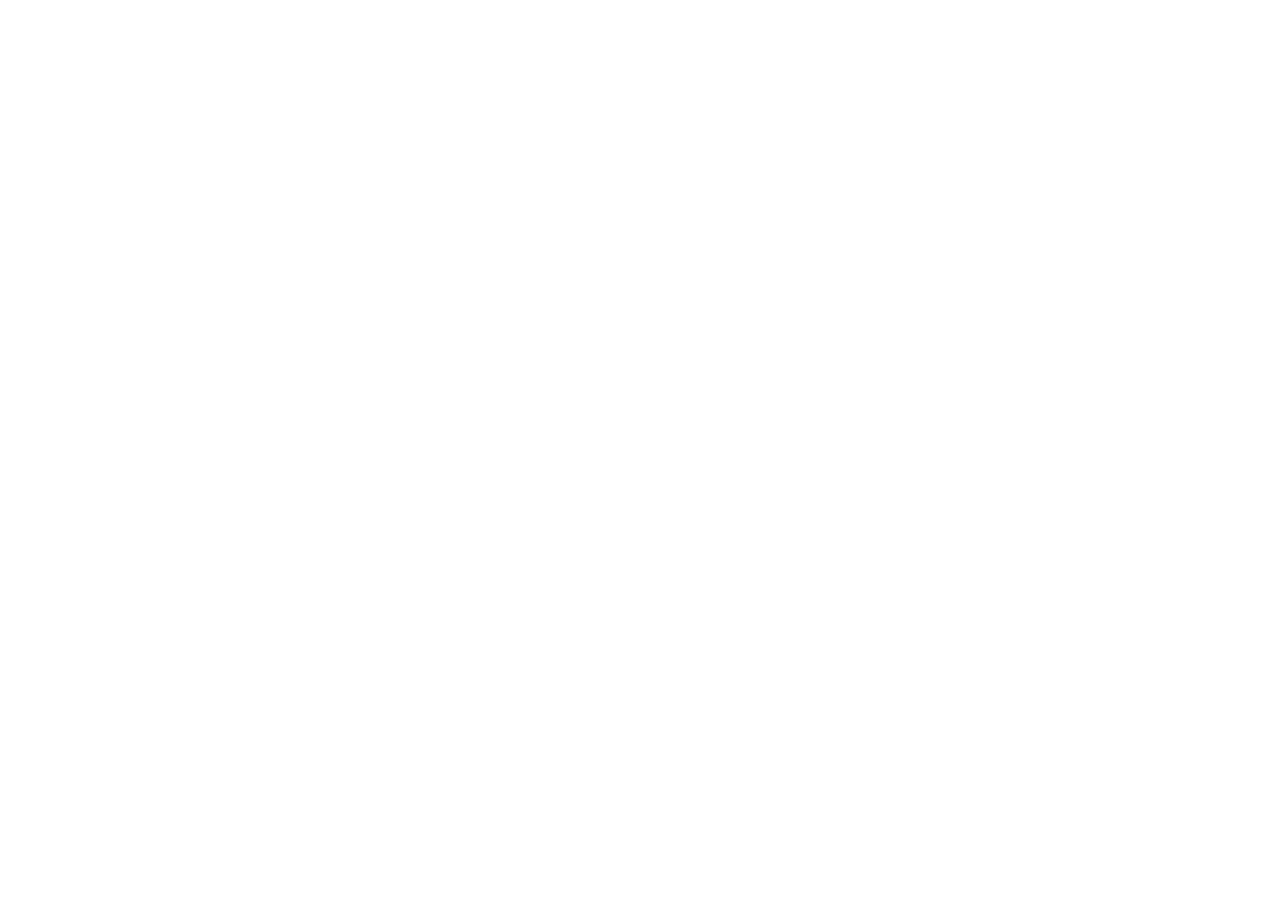
==== index.html @ 7364a02c "init project" ====
<!DOCTYPE html>
<html lang="en">
<head>
    <meta charset="UTF-8">
    <meta http-equiv="X-UA-Compatible" content="IE=edge">
    <meta name="viewport" content="width=device-width, initial-scale=1.0">
    <title>Document</title>
</head>
<body>
    
</body>
</html>
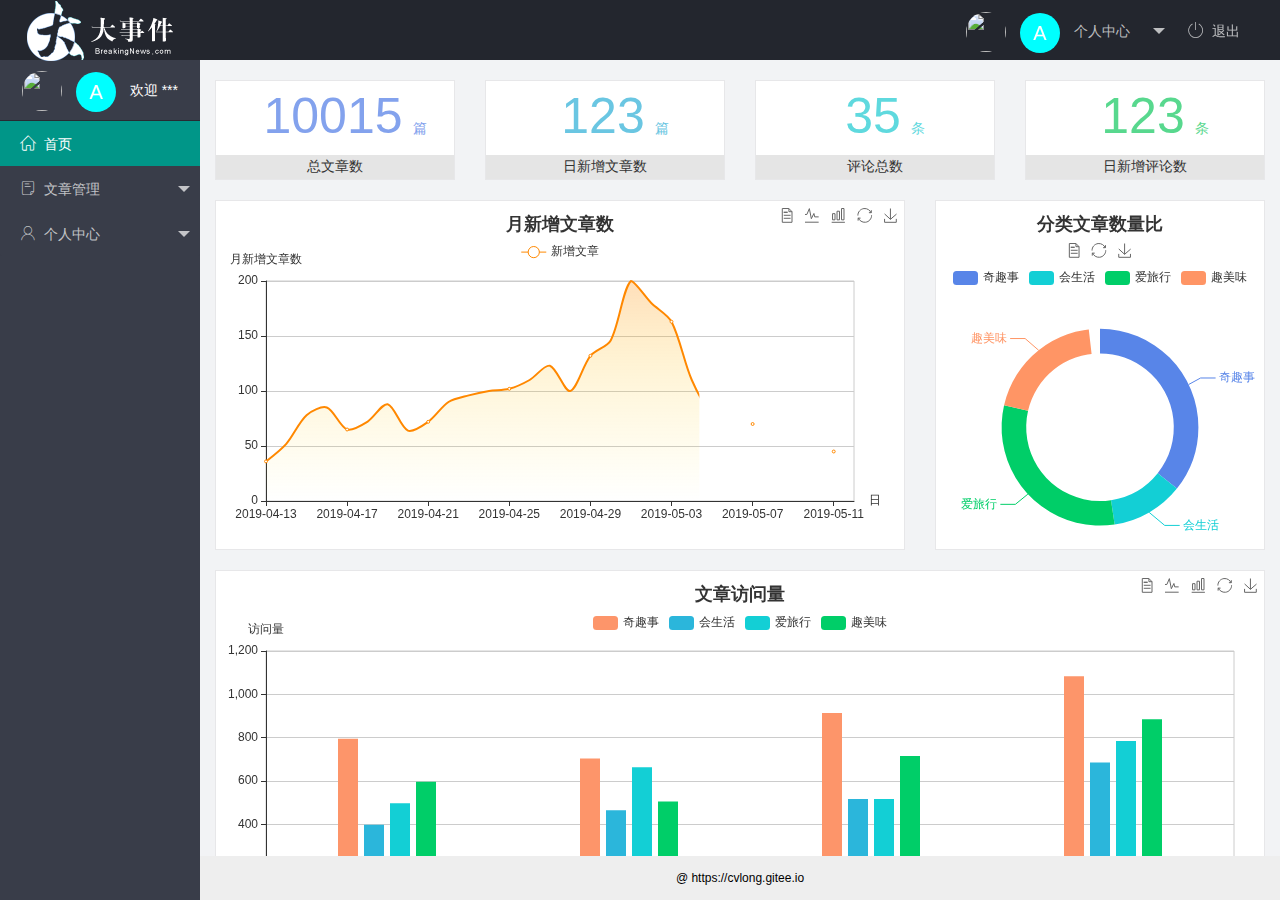
==== commit 5d996b71: "完成了主页功能的开发" ====
--- a/index.html
+++ b/index.html
@@ -1,12 +1,103 @@
 <!DOCTYPE html>
 <html lang="en">
-<head>
-    <meta charset="UTF-8">
-    <meta http-equiv="X-UA-Compatible" content="IE=edge">
-    <meta name="viewport" content="width=device-width, initial-scale=1.0">
-    <title>Document</title>
-</head>
-<body>
-    
-</body>
-</html>+  <head>
+    <meta charset="UTF-8" />
+    <meta name="viewport" content="width=device-width, initial-scale=1.0" />
+    <title>后台主页</title>
+    <!-- 导入 layui 的样式表 -->
+    <link rel="stylesheet" href="./lib/layui/css/layui.css" />
+    <!-- 导入第三方图标库 -->
+    <link rel="stylesheet" href="./fonts/iconfont.css" />
+    <!-- 导入自己的样式表 -->
+    <link rel="stylesheet" href="./css/index.css" />
+  </head>
+  <body class="layui-layout-body">
+    <div class="layui-layout layui-layout-admin">
+      <div class="layui-header">
+        <div class="layui-logo">
+          <img src="./images/logo.png" alt="" />
+        </div>
+        <!-- 头部区域（可配合layui已有的水平导航） -->
+        <ul class="layui-nav layui-layout-right">
+          <li class="layui-nav-item">
+            <a href="javascript:;" class="userinfo">
+              <img src="http://t.cn/RCzsdCq" class="layui-nav-img" />
+              <span class="text-avatar">A</span>
+              个人中心
+            </a>
+            <dl class="layui-nav-child">
+              <dd><a href="/user/user_info.html" target="fm">基本资料</a></dd>
+              <dd><a href="javascript:;" target="">更换头像</a></dd>
+              <dd><a href="javascript:;" target="">重置密码</a></dd>
+            </dl>
+          </li>
+          <li class="layui-nav-item">
+            <a href="javascript:;" id="btnLogout"><span class="iconfont icon-tuichu"></span>退出</a>
+          </li>
+        </ul>
+      </div>
+
+      <div class="layui-side layui-bg-black">
+        <div class="layui-side-scroll">
+          <div class="userinfo">
+            <img src="http://t.cn/RCzsdCq" class="layui-nav-img" />
+            <span class="text-avatar">A</span>
+            <span id="welcome">欢迎 ***</span>
+          </div>
+          <!-- 左侧导航区域（可配合layui已有的垂直导航） -->
+          <ul class="layui-nav layui-nav-tree" lay-shrink="all">
+            <li class="layui-nav-item layui-this">
+              <a href="./home/dashboard.html" target="fm"><span class="iconfont icon-home"></span>首页</a>
+            </li>
+            <li class="layui-nav-item">
+              <a class="" href="javascript:;"><span class="iconfont icon-16"></span>文章管理</a>
+              <dl class="layui-nav-child">
+                <dd>
+                  <a href="javascript:;"><i class="layui-icon layui-icon-app"></i>文章类别</a>
+                </dd>
+                <dd>
+                  <a href="javascript:;"><i class="layui-icon layui-icon-app"></i>文章列表</a>
+                </dd>
+                <dd>
+                  <a href="javascript:;"><i class="layui-icon layui-icon-app"></i>发布文章</a>
+                </dd>
+              </dl>
+            </li>
+            <li class="layui-nav-item">
+              <a href="javascript:;"><span class="iconfont icon-user"></span>个人中心</a>
+              <dl class="layui-nav-child">
+                <dd>
+                  <a href="javascript:;" target="fm"><i class="layui-icon layui-icon-app"></i>基本资料</a>
+                </dd>
+                <dd>
+                  <a href="javascript:;" target="fm"><i class="layui-icon layui-icon-app"></i>更换头像</a>
+                </dd>
+                <dd>
+                  <a href="javascript:;" target="fm"><i class="layui-icon layui-icon-app"></i>重置密码</a>
+                </dd>
+              </dl>
+            </li>
+          </ul>
+        </div>
+      </div>
+
+      <div class="layui-body">
+        <!-- 内容主体区域 -->
+        <iframe name="fm" src="./home/dashboard.html" frameborder="0"></iframe>
+      </div>
+
+      <div class="layui-footer">
+        <!-- 底部固定区域 -->
+        @ https://cvlong.gitee.io
+      </div>
+    </div>
+    <!-- 导入 layui 的JS文件 -->
+    <script src="./lib/layui/layui.all.js"></script>
+    <!-- 导入 jQuery -->
+    <script src="./lib/jquery.js"></script>
+    <!-- 导入自己封装的 baseAPI -->
+    <script src="./js/baseAPI.js"></script>
+    <!-- 导入自己的 js 文件 -->
+    <script src="./js/index.js"></script>
+  </body>
+</html>
--- a/lib/layui/css/layui.css
+++ b/lib/layui/css/layui.css
@@ -0,0 +1,2 @@
+/** layui-v2.5.5 MIT License By https://www.layui.com */
+ .layui-inline,img{display:inline-block;vertical-align:middle}h1,h2,h3,h4,h5,h6{font-weight:400}.layui-edge,.layui-header,.layui-inline,.layui-main{position:relative}.layui-body,.layui-edge,.layui-elip{overflow:hidden}.layui-btn,.layui-edge,.layui-inline,img{vertical-align:middle}.layui-btn,.layui-disabled,.layui-icon,.layui-unselect{-moz-user-select:none;-webkit-user-select:none;-ms-user-select:none}.layui-elip,.layui-form-checkbox span,.layui-form-pane .layui-form-label{text-overflow:ellipsis;white-space:nowrap}.layui-breadcrumb,.layui-tree-btnGroup{visibility:hidden}blockquote,body,button,dd,div,dl,dt,form,h1,h2,h3,h4,h5,h6,input,li,ol,p,pre,td,textarea,th,ul{margin:0;padding:0;-webkit-tap-highlight-color:rgba(0,0,0,0)}a:active,a:hover{outline:0}img{border:none}li{list-style:none}table{border-collapse:collapse;border-spacing:0}h4,h5,h6{font-size:100%}button,input,optgroup,option,select,textarea{font-family:inherit;font-size:inherit;font-style:inherit;font-weight:inherit;outline:0}pre{white-space:pre-wrap;white-space:-moz-pre-wrap;white-space:-pre-wrap;white-space:-o-pre-wrap;word-wrap:break-word}body{line-height:24px;font:14px Helvetica Neue,Helvetica,PingFang SC,Tahoma,Arial,sans-serif}hr{height:1px;margin:10px 0;border:0;clear:both}a{color:#333;text-decoration:none}a:hover{color:#777}a cite{font-style:normal;*cursor:pointer}.layui-border-box,.layui-border-box *{box-sizing:border-box}.layui-box,.layui-box *{box-sizing:content-box}.layui-clear{clear:both;*zoom:1}.layui-clear:after{content:'\20';clear:both;*zoom:1;display:block;height:0}.layui-inline{*display:inline;*zoom:1}.layui-edge{display:inline-block;width:0;height:0;border-width:6px;border-style:dashed;border-color:transparent}.layui-edge-top{top:-4px;border-bottom-color:#999;border-bottom-style:solid}.layui-edge-right{border-left-color:#999;border-left-style:solid}.layui-edge-bottom{top:2px;border-top-color:#999;border-top-style:solid}.layui-edge-left{border-right-color:#999;border-right-style:solid}.layui-disabled,.layui-disabled:hover{color:#d2d2d2!important;cursor:not-allowed!important}.layui-circle{border-radius:100%}.layui-show{display:block!important}.layui-hide{display:none!important}@font-face{font-family:layui-icon;src:url(../font/iconfont.eot?v=250);src:url(../font/iconfont.eot?v=250#iefix) format('embedded-opentype'),url(../font/iconfont.woff2?v=250) format('woff2'),url(../font/iconfont.woff?v=250) format('woff'),url(../font/iconfont.ttf?v=250) format('truetype'),url(../font/iconfont.svg?v=250#layui-icon) format('svg')}.layui-icon{font-family:layui-icon!important;font-size:16px;font-style:normal;-webkit-font-smoothing:antialiased;-moz-osx-font-smoothing:grayscale}.layui-icon-reply-fill:before{content:"\e611"}.layui-icon-set-fill:before{content:"\e614"}.layui-icon-menu-fill:before{content:"\e60f"}.layui-icon-search:before{content:"\e615"}.layui-icon-share:before{content:"\e641"}.layui-icon-set-sm:before{content:"\e620"}.layui-icon-engine:before{content:"\e628"}.layui-icon-close:before{content:"\1006"}.layui-icon-close-fill:before{content:"\1007"}.layui-icon-chart-screen:before{content:"\e629"}.layui-icon-star:before{content:"\e600"}.layui-icon-circle-dot:before{content:"\e617"}.layui-icon-chat:before{content:"\e606"}.layui-icon-release:before{content:"\e609"}.layui-icon-list:before{content:"\e60a"}.layui-icon-chart:before{content:"\e62c"}.layui-icon-ok-circle:before{content:"\1005"}.layui-icon-layim-theme:before{content:"\e61b"}.layui-icon-table:before{content:"\e62d"}.layui-icon-right:before{content:"\e602"}.layui-icon-left:before{content:"\e603"}.layui-icon-cart-simple:before{content:"\e698"}.layui-icon-face-cry:before{content:"\e69c"}.layui-icon-face-smile:before{content:"\e6af"}.layui-icon-survey:before{content:"\e6b2"}.layui-icon-tree:before{content:"\e62e"}.layui-icon-upload-circle:before{content:"\e62f"}.layui-icon-add-circle:before{content:"\e61f"}.layui-icon-download-circle:before{content:"\e601"}.layui-icon-templeate-1:before{content:"\e630"}.layui-icon-util:before{content:"\e631"}.layui-icon-face-surprised:before{content:"\e664"}.layui-icon-edit:before{content:"\e642"}.layui-icon-speaker:before{content:"\e645"}.layui-icon-down:before{content:"\e61a"}.layui-icon-file:before{content:"\e621"}.layui-icon-layouts:before{content:"\e632"}.layui-icon-rate-half:before{content:"\e6c9"}.layui-icon-add-circle-fine:before{content:"\e608"}.layui-icon-prev-circle:before{content:"\e633"}.layui-icon-read:before{content:"\e705"}.layui-icon-404:before{content:"\e61c"}.layui-icon-carousel:before{content:"\e634"}.layui-icon-help:before{content:"\e607"}.layui-icon-code-circle:before{content:"\e635"}.layui-icon-water:before{content:"\e636"}.layui-icon-username:before{content:"\e66f"}.layui-icon-find-fill:before{content:"\e670"}.layui-icon-about:before{content:"\e60b"}.layui-icon-location:before{content:"\e715"}.layui-icon-up:before{content:"\e619"}.layui-icon-pause:before{content:"\e651"}.layui-icon-date:before{content:"\e637"}.layui-icon-layim-uploadfile:before{content:"\e61d"}.layui-icon-delete:before{content:"\e640"}.layui-icon-play:before{content:"\e652"}.layui-icon-top:before{content:"\e604"}.layui-icon-friends:before{content:"\e612"}.layui-icon-refresh-3:before{content:"\e9aa"}.layui-icon-ok:before{content:"\e605"}.layui-icon-layer:before{content:"\e638"}.layui-icon-face-smile-fine:before{content:"\e60c"}.layui-icon-dollar:before{content:"\e659"}.layui-icon-group:before{content:"\e613"}.layui-icon-layim-download:before{content:"\e61e"}.layui-icon-picture-fine:before{content:"\e60d"}.layui-icon-link:before{content:"\e64c"}.layui-icon-diamond:before{content:"\e735"}.layui-icon-log:before{content:"\e60e"}.layui-icon-rate-solid:before{content:"\e67a"}.layui-icon-fonts-del:before{content:"\e64f"}.layui-icon-unlink:before{content:"\e64d"}.layui-icon-fonts-clear:before{content:"\e639"}.layui-icon-triangle-r:before{content:"\e623"}.layui-icon-circle:before{content:"\e63f"}.layui-icon-radio:before{content:"\e643"}.layui-icon-align-center:before{content:"\e647"}.layui-icon-align-right:before{content:"\e648"}.layui-icon-align-left:before{content:"\e649"}.layui-icon-loading-1:before{content:"\e63e"}.layui-icon-return:before{content:"\e65c"}.layui-icon-fonts-strong:before{content:"\e62b"}.layui-icon-upload:before{content:"\e67c"}.layui-icon-dialogue:before{content:"\e63a"}.layui-icon-video:before{content:"\e6ed"}.layui-icon-headset:before{content:"\e6fc"}.layui-icon-cellphone-fine:before{content:"\e63b"}.layui-icon-add-1:before{content:"\e654"}.layui-icon-face-smile-b:before{content:"\e650"}.layui-icon-fonts-html:before{content:"\e64b"}.layui-icon-form:before{content:"\e63c"}.layui-icon-cart:before{content:"\e657"}.layui-icon-camera-fill:before{content:"\e65d"}.layui-icon-tabs:before{content:"\e62a"}.layui-icon-fonts-code:before{content:"\e64e"}.layui-icon-fire:before{content:"\e756"}.layui-icon-set:before{content:"\e716"}.layui-icon-fonts-u:before{content:"\e646"}.layui-icon-triangle-d:before{content:"\e625"}.layui-icon-tips:before{content:"\e702"}.layui-icon-picture:before{content:"\e64a"}.layui-icon-more-vertical:before{content:"\e671"}.layui-icon-flag:before{content:"\e66c"}.layui-icon-loading:before{content:"\e63d"}.layui-icon-fonts-i:before{content:"\e644"}.layui-icon-refresh-1:before{content:"\e666"}.layui-icon-rmb:before{content:"\e65e"}.layui-icon-home:before{content:"\e68e"}.layui-icon-user:before{content:"\e770"}.layui-icon-notice:before{content:"\e667"}.layui-icon-login-weibo:before{content:"\e675"}.layui-icon-voice:before{content:"\e688"}.layui-icon-upload-drag:before{content:"\e681"}.layui-icon-login-qq:before{content:"\e676"}.layui-icon-snowflake:before{content:"\e6b1"}.layui-icon-file-b:before{content:"\e655"}.layui-icon-template:before{content:"\e663"}.layui-icon-auz:before{content:"\e672"}.layui-icon-console:before{content:"\e665"}.layui-icon-app:before{content:"\e653"}.layui-icon-prev:before{content:"\e65a"}.layui-icon-website:before{content:"\e7ae"}.layui-icon-next:before{content:"\e65b"}.layui-icon-component:before{content:"\e857"}.layui-icon-more:before{content:"\e65f"}.layui-icon-login-wechat:before{content:"\e677"}.layui-icon-shrink-right:before{content:"\e668"}.layui-icon-spread-left:before{content:"\e66b"}.layui-icon-camera:before{content:"\e660"}.layui-icon-note:before{content:"\e66e"}.layui-icon-refresh:before{content:"\e669"}.layui-icon-female:before{content:"\e661"}.layui-icon-male:before{content:"\e662"}.layui-icon-password:before{content:"\e673"}.layui-icon-senior:before{content:"\e674"}.layui-icon-theme:before{content:"\e66a"}.layui-icon-tread:before{content:"\e6c5"}.layui-icon-praise:before{content:"\e6c6"}.layui-icon-star-fill:before{content:"\e658"}.layui-icon-rate:before{content:"\e67b"}.layui-icon-template-1:before{content:"\e656"}.layui-icon-vercode:before{content:"\e679"}.layui-icon-cellphone:before{content:"\e678"}.layui-icon-screen-full:before{content:"\e622"}.layui-icon-screen-restore:before{content:"\e758"}.layui-icon-cols:before{content:"\e610"}.layui-icon-export:before{content:"\e67d"}.layui-icon-print:before{content:"\e66d"}.layui-icon-slider:before{content:"\e714"}.layui-icon-addition:before{content:"\e624"}.layui-icon-subtraction:before{content:"\e67e"}.layui-icon-service:before{content:"\e626"}.layui-icon-transfer:before{content:"\e691"}.layui-main{width:1140px;margin:0 auto}.layui-header{z-index:1000;height:60px}.layui-header a:hover{transition:all .5s;-webkit-transition:all .5s}.layui-side{position:fixed;left:0;top:0;bottom:0;z-index:999;width:200px;overflow-x:hidden}.layui-side-scroll{position:relative;width:220px;height:100%;overflow-x:hidden}.layui-body{position:absolute;left:200px;right:0;top:0;bottom:0;z-index:998;width:auto;overflow-y:auto;box-sizing:border-box}.layui-layout-body{overflow:hidden}.layui-layout-admin .layui-header{background-color:#23262E}.layui-layout-admin .layui-side{top:60px;width:200px;overflow-x:hidden}.layui-layout-admin .layui-body{position:fixed;top:60px;bottom:44px}.layui-layout-admin .layui-main{width:auto;margin:0 15px}.layui-layout-admin .layui-footer{position:fixed;left:200px;right:0;bottom:0;height:44px;line-height:44px;padding:0 15px;background-color:#eee}.layui-layout-admin .layui-logo{position:absolute;left:0;top:0;width:200px;height:100%;line-height:60px;text-align:center;color:#009688;font-size:16px}.layui-layout-admin .layui-header .layui-nav{background:0 0}.layui-layout-left{position:absolute!important;left:200px;top:0}.layui-layout-right{position:absolute!important;right:0;top:0}.layui-container{position:relative;margin:0 auto;padding:0 15px;box-sizing:border-box}.layui-fluid{position:relative;margin:0 auto;padding:0 15px}.layui-row:after,.layui-row:before{content:'';display:block;clear:both}.layui-col-lg1,.layui-col-lg10,.layui-col-lg11,.layui-col-lg12,.layui-col-lg2,.layui-col-lg3,.layui-col-lg4,.layui-col-lg5,.layui-col-lg6,.layui-col-lg7,.layui-col-lg8,.layui-col-lg9,.layui-col-md1,.layui-col-md10,.layui-col-md11,.layui-col-md12,.layui-col-md2,.layui-col-md3,.layui-col-md4,.layui-col-md5,.layui-col-md6,.layui-col-md7,.layui-col-md8,.layui-col-md9,.layui-col-sm1,.layui-col-sm10,.layui-col-sm11,.layui-col-sm12,.layui-col-sm2,.layui-col-sm3,.layui-col-sm4,.layui-col-sm5,.layui-col-sm6,.layui-col-sm7,.layui-col-sm8,.layui-col-sm9,.layui-col-xs1,.layui-col-xs10,.layui-col-xs11,.layui-col-xs12,.layui-col-xs2,.layui-col-xs3,.layui-col-xs4,.layui-col-xs5,.layui-col-xs6,.layui-col-xs7,.layui-col-xs8,.layui-col-xs9{position:relative;display:block;box-sizing:border-box}.layui-col-xs1,.layui-col-xs10,.layui-col-xs11,.layui-col-xs12,.layui-col-xs2,.layui-col-xs3,.layui-col-xs4,.layui-col-xs5,.layui-col-xs6,.layui-col-xs7,.layui-col-xs8,.layui-col-xs9{float:left}.layui-col-xs1{width:8.33333333%}.layui-col-xs2{width:16.66666667%}.layui-col-xs3{width:25%}.layui-col-xs4{width:33.33333333%}.layui-col-xs5{width:41.66666667%}.layui-col-xs6{width:50%}.layui-col-xs7{width:58.33333333%}.layui-col-xs8{width:66.66666667%}.layui-col-xs9{width:75%}.layui-col-xs10{width:83.33333333%}.layui-col-xs11{width:91.66666667%}.layui-col-xs12{width:100%}.layui-col-xs-offset1{margin-left:8.33333333%}.layui-col-xs-offset2{margin-left:16.66666667%}.layui-col-xs-offset3{margin-left:25%}.layui-col-xs-offset4{margin-left:33.33333333%}.layui-col-xs-offset5{margin-left:41.66666667%}.layui-col-xs-offset6{margin-left:50%}.layui-col-xs-offset7{margin-left:58.33333333%}.layui-col-xs-offset8{margin-left:66.66666667%}.layui-col-xs-offset9{margin-left:75%}.layui-col-xs-offset10{margin-left:83.33333333%}.layui-col-xs-offset11{margin-left:91.66666667%}.layui-col-xs-offset12{margin-left:100%}@media screen and (max-width:768px){.layui-hide-xs{display:none!important}.layui-show-xs-block{display:block!important}.layui-show-xs-inline{display:inline!important}.layui-show-xs-inline-block{display:inline-block!important}}@media screen and (min-width:768px){.layui-container{width:750px}.layui-hide-sm{display:none!important}.layui-show-sm-block{display:block!important}.layui-show-sm-inline{display:inline!important}.layui-show-sm-inline-block{display:inline-block!important}.layui-col-sm1,.layui-col-sm10,.layui-col-sm11,.layui-col-sm12,.layui-col-sm2,.layui-col-sm3,.layui-col-sm4,.layui-col-sm5,.layui-col-sm6,.layui-col-sm7,.layui-col-sm8,.layui-col-sm9{float:left}.layui-col-sm1{width:8.33333333%}.layui-col-sm2{width:16.66666667%}.layui-col-sm3{width:25%}.layui-col-sm4{width:33.33333333%}.layui-col-sm5{width:41.66666667%}.layui-col-sm6{width:50%}.layui-col-sm7{width:58.33333333%}.layui-col-sm8{width:66.66666667%}.layui-col-sm9{width:75%}.layui-col-sm10{width:83.33333333%}.layui-col-sm11{width:91.66666667%}.layui-col-sm12{width:100%}.layui-col-sm-offset1{margin-left:8.33333333%}.layui-col-sm-offset2{margin-left:16.66666667%}.layui-col-sm-offset3{margin-left:25%}.layui-col-sm-offset4{margin-left:33.33333333%}.layui-col-sm-offset5{margin-left:41.66666667%}.layui-col-sm-offset6{margin-left:50%}.layui-col-sm-offset7{margin-left:58.33333333%}.layui-col-sm-offset8{margin-left:66.66666667%}.layui-col-sm-offset9{margin-left:75%}.layui-col-sm-offset10{margin-left:83.33333333%}.layui-col-sm-offset11{margin-left:91.66666667%}.layui-col-sm-offset12{margin-left:100%}}@media screen and (min-width:992px){.layui-container{width:970px}.layui-hide-md{display:none!important}.layui-show-md-block{display:block!important}.layui-show-md-inline{display:inline!important}.layui-show-md-inline-block{display:inline-block!important}.layui-col-md1,.layui-col-md10,.layui-col-md11,.layui-col-md12,.layui-col-md2,.layui-col-md3,.layui-col-md4,.layui-col-md5,.layui-col-md6,.layui-col-md7,.layui-col-md8,.layui-col-md9{float:left}.layui-col-md1{width:8.33333333%}.layui-col-md2{width:16.66666667%}.layui-col-md3{width:25%}.layui-col-md4{width:33.33333333%}.layui-col-md5{width:41.66666667%}.layui-col-md6{width:50%}.layui-col-md7{width:58.33333333%}.layui-col-md8{width:66.66666667%}.layui-col-md9{width:75%}.layui-col-md10{width:83.33333333%}.layui-col-md11{width:91.66666667%}.layui-col-md12{width:100%}.layui-col-md-offset1{margin-left:8.33333333%}.layui-col-md-offset2{margin-left:16.66666667%}.layui-col-md-offset3{margin-left:25%}.layui-col-md-offset4{margin-left:33.33333333%}.layui-col-md-offset5{margin-left:41.66666667%}.layui-col-md-offset6{margin-left:50%}.layui-col-md-offset7{margin-left:58.33333333%}.layui-col-md-offset8{margin-left:66.66666667%}.layui-col-md-offset9{margin-left:75%}.layui-col-md-offset10{margin-left:83.33333333%}.layui-col-md-offset11{margin-left:91.66666667%}.layui-col-md-offset12{margin-left:100%}}@media screen and (min-width:1200px){.layui-container{width:1170px}.layui-hide-lg{display:none!important}.layui-show-lg-block{display:block!important}.layui-show-lg-inline{display:inline!important}.layui-show-lg-inline-block{display:inline-block!important}.layui-col-lg1,.layui-col-lg10,.layui-col-lg11,.layui-col-lg12,.layui-col-lg2,.layui-col-lg3,.layui-col-lg4,.layui-col-lg5,.layui-col-lg6,.layui-col-lg7,.layui-col-lg8,.layui-col-lg9{float:left}.layui-col-lg1{width:8.33333333%}.layui-col-lg2{width:16.66666667%}.layui-col-lg3{width:25%}.layui-col-lg4{width:33.33333333%}.layui-col-lg5{width:41.66666667%}.layui-col-lg6{width:50%}.layui-col-lg7{width:58.33333333%}.layui-col-lg8{width:66.66666667%}.layui-col-lg9{width:75%}.layui-col-lg10{width:83.33333333%}.layui-col-lg11{width:91.66666667%}.layui-col-lg12{width:100%}.layui-col-lg-offset1{margin-left:8.33333333%}.layui-col-lg-offset2{margin-left:16.66666667%}.layui-col-lg-offset3{margin-left:25%}.layui-col-lg-offset4{margin-left:33.33333333%}.layui-col-lg-offset5{margin-left:41.66666667%}.layui-col-lg-offset6{margin-left:50%}.layui-col-lg-offset7{margin-left:58.33333333%}.layui-col-lg-offset8{margin-left:66.66666667%}.layui-col-lg-offset9{margin-left:75%}.layui-col-lg-offset10{margin-left:83.33333333%}.layui-col-lg-offset11{margin-left:91.66666667%}.layui-col-lg-offset12{margin-left:100%}}.layui-col-space1{margin:-.5px}.layui-col-space1>*{padding:.5px}.layui-col-space3{margin:-1.5px}.layui-col-space3>*{padding:1.5px}.layui-col-space5{margin:-2.5px}.layui-col-space5>*{padding:2.5px}.layui-col-space8{margin:-3.5px}.layui-col-space8>*{padding:3.5px}.layui-col-space10{margin:-5px}.layui-col-space10>*{padding:5px}.layui-col-space12{margin:-6px}.layui-col-space12>*{padding:6px}.layui-col-space15{margin:-7.5px}.layui-col-space15>*{padding:7.5px}.layui-col-space18{margin:-9px}.layui-col-space18>*{padding:9px}.layui-col-space20{margin:-10px}.layui-col-space20>*{padding:10px}.layui-col-space22{margin:-11px}.layui-col-space22>*{padding:11px}.layui-col-space25{margin:-12.5px}.layui-col-space25>*{padding:12.5px}.layui-col-space30{margin:-15px}.layui-col-space30>*{padding:15px}.layui-btn,.layui-input,.layui-select,.layui-textarea,.layui-upload-button{outline:0;-webkit-appearance:none;transition:all .3s;-webkit-transition:all .3s;box-sizing:border-box}.layui-elem-quote{margin-bottom:10px;padding:15px;line-height:22px;border-left:5px solid #009688;border-radius:0 2px 2px 0;background-color:#f2f2f2}.layui-quote-nm{border-style:solid;border-width:1px 1px 1px 5px;background:0 0}.layui-elem-field{margin-bottom:10px;padding:0;border-width:1px;border-style:solid}.layui-elem-field legend{margin-left:20px;padding:0 10px;font-size:20px;font-weight:300}.layui-field-title{margin:10px 0 20px;border-width:1px 0 0}.layui-field-box{padding:10px 15px}.layui-field-title .layui-field-box{padding:10px 0}.layui-progress{position:relative;height:6px;border-radius:20px;background-color:#e2e2e2}.layui-progress-bar{position:absolute;left:0;top:0;width:0;max-width:100%;height:6px;border-radius:20px;text-align:right;background-color:#5FB878;transition:all .3s;-webkit-transition:all .3s}.layui-progress-big,.layui-progress-big .layui-progress-bar{height:18px;line-height:18px}.layui-progress-text{position:relative;top:-20px;line-height:18px;font-size:12px;color:#666}.layui-progress-big .layui-progress-text{position:static;padding:0 10px;color:#fff}.layui-collapse{border-width:1px;border-style:solid;border-radius:2px}.layui-colla-content,.layui-colla-item{border-top-width:1px;border-top-style:solid}.layui-colla-item:first-child{border-top:none}.layui-colla-title{position:relative;height:42px;line-height:42px;padding:0 15px 0 35px;color:#333;background-color:#f2f2f2;cursor:pointer;font-size:14px;overflow:hidden}.layui-colla-content{display:none;padding:10px 15px;line-height:22px;color:#666}.layui-colla-icon{position:absolute;left:15px;top:0;font-size:14px}.layui-card{margin-bottom:15px;border-radius:2px;background-color:#fff;box-shadow:0 1px 2px 0 rgba(0,0,0,.05)}.layui-card:last-child{margin-bottom:0}.layui-card-header{position:relative;height:42px;line-height:42px;padding:0 15px;border-bottom:1px solid #f6f6f6;color:#333;border-radius:2px 2px 0 0;font-size:14px}.layui-bg-black,.layui-bg-blue,.layui-bg-cyan,.layui-bg-green,.layui-bg-orange,.layui-bg-red{color:#fff!important}.layui-card-body{position:relative;padding:10px 15px;line-height:24px}.layui-card-body[pad15]{padding:15px}.layui-card-body[pad20]{padding:20px}.layui-card-body .layui-table{margin:5px 0}.layui-card .layui-tab{margin:0}.layui-panel-window{position:relative;padding:15px;border-radius:0;border-top:5px solid #E6E6E6;background-color:#fff}.layui-auxiliar-moving{position:fixed;left:0;right:0;top:0;bottom:0;width:100%;height:100%;background:0 0;z-index:9999999999}.layui-form-label,.layui-form-mid,.layui-form-select,.layui-input-block,.layui-input-inline,.layui-textarea{position:relative}.layui-bg-red{background-color:#FF5722!important}.layui-bg-orange{background-color:#FFB800!important}.layui-bg-green{background-color:#009688!important}.layui-bg-cyan{background-color:#2F4056!important}.layui-bg-blue{background-color:#1E9FFF!important}.layui-bg-black{background-color:#393D49!important}.layui-bg-gray{background-color:#eee!important;color:#666!important}.layui-badge-rim,.layui-colla-content,.layui-colla-item,.layui-collapse,.layui-elem-field,.layui-form-pane .layui-form-item[pane],.layui-form-pane .layui-form-label,.layui-input,.layui-layedit,.layui-layedit-tool,.layui-quote-nm,.layui-select,.layui-tab-bar,.layui-tab-card,.layui-tab-title,.layui-tab-title .layui-this:after,.layui-textarea{border-color:#e6e6e6}.layui-timeline-item:before,hr{background-color:#e6e6e6}.layui-text{line-height:22px;font-size:14px;color:#666}.layui-text h1,.layui-text h2,.layui-text h3{font-weight:500;color:#333}.layui-text h1{font-size:30px}.layui-text h2{font-size:24px}.layui-text h3{font-size:18px}.layui-text a:not(.layui-btn){color:#01AAED}.layui-text a:not(.layui-btn):hover{text-decoration:underline}.layui-text ul{padding:5px 0 5px 15px}.layui-text ul li{margin-top:5px;list-style-type:disc}.layui-text em,.layui-word-aux{color:#999!important;padding:0 5px!important}.layui-btn{display:inline-block;height:38px;line-height:38px;padding:0 18px;background-color:#009688;color:#fff;white-space:nowrap;text-align:center;font-size:14px;border:none;border-radius:2px;cursor:pointer}.layui-btn:hover{opacity:.8;filter:alpha(opacity=80);color:#fff}.layui-btn:active{opacity:1;filter:alpha(opacity=100)}.layui-btn+.layui-btn{margin-left:10px}.layui-btn-container{font-size:0}.layui-btn-container .layui-btn{margin-right:10px;margin-bottom:10px}.layui-btn-container .layui-btn+.layui-btn{margin-left:0}.layui-table .layui-btn-container .layui-btn{margin-bottom:9px}.layui-btn-radius{border-radius:100px}.layui-btn .layui-icon{margin-right:3px;font-size:18px;vertical-align:bottom;vertical-align:middle\9}.layui-btn-primary{border:1px solid #C9C9C9;background-color:#fff;color:#555}.layui-btn-primary:hover{border-color:#009688;color:#333}.layui-btn-normal{background-color:#1E9FFF}.layui-btn-warm{background-color:#FFB800}.layui-btn-danger{background-color:#FF5722}.layui-btn-checked{background-color:#5FB878}.layui-btn-disabled,.layui-btn-disabled:active,.layui-btn-disabled:hover{border:1px solid #e6e6e6;background-color:#FBFBFB;color:#C9C9C9;cursor:not-allowed;opacity:1}.layui-btn-lg{height:44px;line-height:44px;padding:0 25px;font-size:16px}.layui-btn-sm{height:30px;line-height:30px;padding:0 10px;font-size:12px}.layui-btn-sm i{font-size:16px!important}.layui-btn-xs{height:22px;line-height:22px;padding:0 5px;font-size:12px}.layui-btn-xs i{font-size:14px!important}.layui-btn-group{display:inline-block;vertical-align:middle;font-size:0}.layui-btn-group .layui-btn{margin-left:0!important;margin-right:0!important;border-left:1px solid rgba(255,255,255,.5);border-radius:0}.layui-btn-group .layui-btn-primary{border-left:none}.layui-btn-group .layui-btn-primary:hover{border-color:#C9C9C9;color:#009688}.layui-btn-group .layui-btn:first-child{border-left:none;border-radius:2px 0 0 2px}.layui-btn-group .layui-btn-primary:first-child{border-left:1px solid #c9c9c9}.layui-btn-group .layui-btn:last-child{border-radius:0 2px 2px 0}.layui-btn-group .layui-btn+.layui-btn{margin-left:0}.layui-btn-group+.layui-btn-group{margin-left:10px}.layui-btn-fluid{width:100%}.layui-input,.layui-select,.layui-textarea{height:38px;line-height:1.3;line-height:38px\9;border-width:1px;border-style:solid;background-color:#fff;border-radius:2px}.layui-input::-webkit-input-placeholder,.layui-select::-webkit-input-placeholder,.layui-textarea::-webkit-input-placeholder{line-height:1.3}.layui-input,.layui-textarea{display:block;width:100%;padding-left:10px}.layui-input:hover,.layui-textarea:hover{border-color:#D2D2D2!important}.layui-input:focus,.layui-textarea:focus{border-color:#C9C9C9!important}.layui-textarea{min-height:100px;height:auto;line-height:20px;padding:6px 10px;resize:vertical}.layui-select{padding:0 10px}.layui-form input[type=checkbox],.layui-form input[type=radio],.layui-form select{display:none}.layui-form [lay-ignore]{display:initial}.layui-form-item{margin-bottom:15px;clear:both;*zoom:1}.layui-form-item:after{content:'\20';clear:both;*zoom:1;display:block;height:0}.layui-form-label{float:left;display:block;padding:9px 15px;width:80px;font-weight:400;line-height:20px;text-align:right}.layui-form-label-col{display:block;float:none;padding:9px 0;line-height:20px;text-align:left}.layui-form-item .layui-inline{margin-bottom:5px;margin-right:10px}.layui-input-block{margin-left:110px;min-height:36px}.layui-input-inline{display:inline-block;vertical-align:middle}.layui-form-item .layui-input-inline{float:left;width:190px;margin-right:10px}.layui-form-text .layui-input-inline{width:auto}.layui-form-mid{float:left;display:block;padding:9px 0!important;line-height:20px;margin-right:10px}.layui-form-danger+.layui-form-select .layui-input,.layui-form-danger:focus{border-color:#FF5722!important}.layui-form-select .layui-input{padding-right:30px;cursor:pointer}.layui-form-select .layui-edge{position:absolute;right:10px;top:50%;margin-top:-3px;cursor:pointer;border-width:6px;border-top-color:#c2c2c2;border-top-style:solid;transition:all .3s;-webkit-transition:all .3s}.layui-form-select dl{display:none;position:absolute;left:0;top:42px;padding:5px 0;z-index:899;min-width:100%;border:1px solid #d2d2d2;max-height:300px;overflow-y:auto;background-color:#fff;border-radius:2px;box-shadow:0 2px 4px rgba(0,0,0,.12);box-sizing:border-box}.layui-form-select dl dd,.layui-form-select dl dt{padding:0 10px;line-height:36px;white-space:nowrap;overflow:hidden;text-overflow:ellipsis}.layui-form-select dl dt{font-size:12px;color:#999}.layui-form-select dl dd{cursor:pointer}.layui-form-select dl dd:hover{background-color:#f2f2f2;-webkit-transition:.5s all;transition:.5s all}.layui-form-select .layui-select-group dd{padding-left:20px}.layui-form-select dl dd.layui-select-tips{padding-left:10px!important;color:#999}.layui-form-select dl dd.layui-this{background-color:#5FB878;color:#fff}.layui-form-checkbox,.layui-form-select dl dd.layui-disabled{background-color:#fff}.layui-form-selected dl{display:block}.layui-form-checkbox,.layui-form-checkbox *,.layui-form-switch{display:inline-block;vertical-align:middle}.layui-form-selected .layui-edge{margin-top:-9px;-webkit-transform:rotate(180deg);transform:rotate(180deg);margin-top:-3px\9}:root .layui-form-selected .layui-edge{margin-top:-9px\0/IE9}.layui-form-selectup dl{top:auto;bottom:42px}.layui-select-none{margin:5px 0;text-align:center;color:#999}.layui-select-disabled .layui-disabled{border-color:#eee!important}.layui-select-disabled .layui-edge{border-top-color:#d2d2d2}.layui-form-checkbox{position:relative;height:30px;line-height:30px;margin-right:10px;padding-right:30px;cursor:pointer;font-size:0;-webkit-transition:.1s linear;transition:.1s linear;box-sizing:border-box}.layui-form-checkbox span{padding:0 10px;height:100%;font-size:14px;border-radius:2px 0 0 2px;background-color:#d2d2d2;color:#fff;overflow:hidden}.layui-form-checkbox:hover span{background-color:#c2c2c2}.layui-form-checkbox i{position:absolute;right:0;top:0;width:30px;height:28px;border:1px solid #d2d2d2;border-left:none;border-radius:0 2px 2px 0;color:#fff;font-size:20px;text-align:center}.layui-form-checkbox:hover i{border-color:#c2c2c2;color:#c2c2c2}.layui-form-checked,.layui-form-checked:hover{border-color:#5FB878}.layui-form-checked span,.layui-form-checked:hover span{background-color:#5FB878}.layui-form-checked i,.layui-form-checked:hover i{color:#5FB878}.layui-form-item .layui-form-checkbox{margin-top:4px}.layui-form-checkbox[lay-skin=primary]{height:auto!important;line-height:normal!important;min-width:18px;min-height:18px;border:none!important;margin-right:0;padding-left:28px;padding-right:0;background:0 0}.layui-form-checkbox[lay-skin=primary] span{padding-left:0;padding-right:15px;line-height:18px;background:0 0;color:#666}.layui-form-checkbox[lay-skin=primary] i{right:auto;left:0;width:16px;height:16px;line-height:16px;border:1px solid #d2d2d2;font-size:12px;border-radius:2px;background-color:#fff;-webkit-transition:.1s linear;transition:.1s linear}.layui-form-checkbox[lay-skin=primary]:hover i{border-color:#5FB878;color:#fff}.layui-form-checked[lay-skin=primary] i{border-color:#5FB878!important;background-color:#5FB878;color:#fff}.layui-checkbox-disbaled[lay-skin=primary] span{background:0 0!important;color:#c2c2c2}.layui-checkbox-disbaled[lay-skin=primary]:hover i{border-color:#d2d2d2}.layui-form-item .layui-form-checkbox[lay-skin=primary]{margin-top:10px}.layui-form-switch{position:relative;height:22px;line-height:22px;min-width:35px;padding:0 5px;margin-top:8px;border:1px solid #d2d2d2;border-radius:20px;cursor:pointer;background-color:#fff;-webkit-transition:.1s linear;transition:.1s linear}.layui-form-switch i{position:absolute;left:5px;top:3px;width:16px;height:16px;border-radius:20px;background-color:#d2d2d2;-webkit-transition:.1s linear;transition:.1s linear}.layui-form-switch em{position:relative;top:0;width:25px;margin-left:21px;padding:0!important;text-align:center!important;color:#999!important;font-style:normal!important;font-size:12px}.layui-form-onswitch{border-color:#5FB878;background-color:#5FB878}.layui-checkbox-disbaled,.layui-checkbox-disbaled i{border-color:#e2e2e2!important}.layui-form-onswitch i{left:100%;margin-left:-21px;background-color:#fff}.layui-form-onswitch em{margin-left:5px;margin-right:21px;color:#fff!important}.layui-checkbox-disbaled span{background-color:#e2e2e2!important}.layui-checkbox-disbaled:hover i{color:#fff!important}[lay-radio]{display:none}.layui-form-radio,.layui-form-radio *{display:inline-block;vertical-align:middle}.layui-form-radio{line-height:28px;margin:6px 10px 0 0;padding-right:10px;cursor:pointer;font-size:0}.layui-form-radio *{font-size:14px}.layui-form-radio>i{margin-right:8px;font-size:22px;color:#c2c2c2}.layui-form-radio>i:hover,.layui-form-radioed>i{color:#5FB878}.layui-radio-disbaled>i{color:#e2e2e2!important}.layui-form-pane .layui-form-label{width:110px;padding:8px 15px;height:38px;line-height:20px;border-width:1px;border-style:solid;border-radius:2px 0 0 2px;text-align:center;background-color:#FBFBFB;overflow:hidden;box-sizing:border-box}.layui-form-pane .layui-input-inline{margin-left:-1px}.layui-form-pane .layui-input-block{margin-left:110px;left:-1px}.layui-form-pane .layui-input{border-radius:0 2px 2px 0}.layui-form-pane .layui-form-text .layui-form-label{float:none;width:100%;border-radius:2px;box-sizing:border-box;text-align:left}.layui-form-pane .layui-form-text .layui-input-inline{display:block;margin:0;top:-1px;clear:both}.layui-form-pane .layui-form-text .layui-input-block{margin:0;left:0;top:-1px}.layui-form-pane .layui-form-text .layui-textarea{min-height:100px;border-radius:0 0 2px 2px}.layui-form-pane .layui-form-checkbox{margin:4px 0 4px 10px}.layui-form-pane .layui-form-radio,.layui-form-pane .layui-form-switch{margin-top:6px;margin-left:10px}.layui-form-pane .layui-form-item[pane]{position:relative;border-width:1px;border-style:solid}.layui-form-pane .layui-form-item[pane] .layui-form-label{position:absolute;left:0;top:0;height:100%;border-width:0 1px 0 0}.layui-form-pane .layui-form-item[pane] .layui-input-inline{margin-left:110px}@media screen and (max-width:450px){.layui-form-item .layui-form-label{text-overflow:ellipsis;overflow:hidden;white-space:nowrap}.layui-form-item .layui-inline{display:block;margin-right:0;margin-bottom:20px;clear:both}.layui-form-item .layui-inline:after{content:'\20';clear:both;display:block;height:0}.layui-form-item .layui-input-inline{display:block;float:none;left:-3px;width:auto;margin:0 0 10px 112px}.layui-form-item .layui-input-inline+.layui-form-mid{margin-left:110px;top:-5px;padding:0}.layui-form-item .layui-form-checkbox{margin-right:5px;margin-bottom:5px}}.layui-layedit{border-width:1px;border-style:solid;border-radius:2px}.layui-layedit-tool{padding:3px 5px;border-bottom-width:1px;border-bottom-style:solid;font-size:0}.layedit-tool-fixed{position:fixed;top:0;border-top:1px solid #e2e2e2}.layui-layedit-tool .layedit-tool-mid,.layui-layedit-tool .layui-icon{display:inline-block;vertical-align:middle;text-align:center;font-size:14px}.layui-layedit-tool .layui-icon{position:relative;width:32px;height:30px;line-height:30px;margin:3px 5px;color:#777;cursor:pointer;border-radius:2px}.layui-layedit-tool .layui-icon:hover{color:#393D49}.layui-layedit-tool .layui-icon:active{color:#000}.layui-layedit-tool .layedit-tool-active{background-color:#e2e2e2;color:#000}.layui-layedit-tool .layui-disabled,.layui-layedit-tool .layui-disabled:hover{color:#d2d2d2;cursor:not-allowed}.layui-layedit-tool .layedit-tool-mid{width:1px;height:18px;margin:0 10px;background-color:#d2d2d2}.layedit-tool-html{width:50px!important;font-size:30px!important}.layedit-tool-b,.layedit-tool-code,.layedit-tool-help{font-size:16px!important}.layedit-tool-d,.layedit-tool-face,.layedit-tool-image,.layedit-tool-unlink{font-size:18px!important}.layedit-tool-image input{position:absolute;font-size:0;left:0;top:0;width:100%;height:100%;opacity:.01;filter:Alpha(opacity=1);cursor:pointer}.layui-layedit-iframe iframe{display:block;width:100%}#LAY_layedit_code{overflow:hidden}.layui-laypage{display:inline-block;*display:inline;*zoom:1;vertical-align:middle;margin:10px 0;font-size:0}.layui-laypage>a:first-child,.layui-laypage>a:first-child em{border-radius:2px 0 0 2px}.layui-laypage>a:last-child,.layui-laypage>a:last-child em{border-radius:0 2px 2px 0}.layui-laypage>:first-child{margin-left:0!important}.layui-laypage>:last-child{margin-right:0!important}.layui-laypage a,.layui-laypage button,.layui-laypage input,.layui-laypage select,.layui-laypage span{border:1px solid #e2e2e2}.layui-laypage a,.layui-laypage span{display:inline-block;*display:inline;*zoom:1;vertical-align:middle;padding:0 15px;height:28px;line-height:28px;margin:0 -1px 5px 0;background-color:#fff;color:#333;font-size:12px}.layui-flow-more a *,.layui-laypage input,.layui-table-view select[lay-ignore]{display:inline-block}.layui-laypage a:hover{color:#009688}.layui-laypage em{font-style:normal}.layui-laypage .layui-laypage-spr{color:#999;font-weight:700}.layui-laypage a{text-decoration:none}.layui-laypage .layui-laypage-curr{position:relative}.layui-laypage .layui-laypage-curr em{position:relative;color:#fff}.layui-laypage .layui-laypage-curr .layui-laypage-em{position:absolute;left:-1px;top:-1px;padding:1px;width:100%;height:100%;background-color:#009688}.layui-laypage-em{border-radius:2px}.layui-laypage-next em,.layui-laypage-prev em{font-family:Sim sun;font-size:16px}.layui-laypage .layui-laypage-count,.layui-laypage .layui-laypage-limits,.layui-laypage .layui-laypage-refresh,.layui-laypage .layui-laypage-skip{margin-left:10px;margin-right:10px;padding:0;border:none}.layui-laypage .layui-laypage-limits,.layui-laypage .layui-laypage-refresh{vertical-align:top}.layui-laypage .layui-laypage-refresh i{font-size:18px;cursor:pointer}.layui-laypage select{height:22px;padding:3px;border-radius:2px;cursor:pointer}.layui-laypage .layui-laypage-skip{height:30px;line-height:30px;color:#999}.layui-laypage button,.layui-laypage input{height:30px;line-height:30px;border-radius:2px;vertical-align:top;background-color:#fff;box-sizing:border-box}.layui-laypage input{width:40px;margin:0 10px;padding:0 3px;text-align:center}.layui-laypage input:focus,.layui-laypage select:focus{border-color:#009688!important}.layui-laypage button{margin-left:10px;padding:0 10px;cursor:pointer}.layui-table,.layui-table-view{margin:10px 0}.layui-flow-more{margin:10px 0;text-align:center;color:#999;font-size:14px}.layui-flow-more a{height:32px;line-height:32px}.layui-flow-more a *{vertical-align:top}.layui-flow-more a cite{padding:0 20px;border-radius:3px;background-color:#eee;color:#333;font-style:normal}.layui-flow-more a cite:hover{opacity:.8}.layui-flow-more a i{font-size:30px;color:#737383}.layui-table{width:100%;background-color:#fff;color:#666}.layui-table tr{transition:all .3s;-webkit-transition:all .3s}.layui-table th{text-align:left;font-weight:400}.layui-table tbody tr:hover,.layui-table thead tr,.layui-table-click,.layui-table-header,.layui-table-hover,.layui-table-mend,.layui-table-patch,.layui-table-tool,.layui-table-total,.layui-table-total tr,.layui-table[lay-even] tr:nth-child(even){background-color:#f2f2f2}.layui-table td,.layui-table th,.layui-table-col-set,.layui-table-fixed-r,.layui-table-grid-down,.layui-table-header,.layui-table-page,.layui-table-tips-main,.layui-table-tool,.layui-table-total,.layui-table-view,.layui-table[lay-skin=line],.layui-table[lay-skin=row]{border-width:1px;border-style:solid;border-color:#e6e6e6}.layui-table td,.layui-table th{position:relative;padding:9px 15px;min-height:20px;line-height:20px;font-size:14px}.layui-table[lay-skin=line] td,.layui-table[lay-skin=line] th{border-width:0 0 1px}.layui-table[lay-skin=row] td,.layui-table[lay-skin=row] th{border-width:0 1px 0 0}.layui-table[lay-skin=nob] td,.layui-table[lay-skin=nob] th{border:none}.layui-table img{max-width:100px}.layui-table[lay-size=lg] td,.layui-table[lay-size=lg] th{padding:15px 30px}.layui-table-view .layui-table[lay-size=lg] .layui-table-cell{height:40px;line-height:40px}.layui-table[lay-size=sm] td,.layui-table[lay-size=sm] th{font-size:12px;padding:5px 10px}.layui-table-view .layui-table[lay-size=sm] .layui-table-cell{height:20px;line-height:20px}.layui-table[lay-data]{display:none}.layui-table-box{position:relative;overflow:hidden}.layui-table-view .layui-table{position:relative;width:auto;margin:0}.layui-table-view .layui-table[lay-skin=line]{border-width:0 1px 0 0}.layui-table-view .layui-table[lay-skin=row]{border-width:0 0 1px}.layui-table-view .layui-table td,.layui-table-view .layui-table th{padding:5px 0;border-top:none;border-left:none}.layui-table-view .layui-table th.layui-unselect .layui-table-cell span{cursor:pointer}.layui-table-view .layui-table td{cursor:default}.layui-table-view .layui-table td[data-edit=text]{cursor:text}.layui-table-view .layui-form-checkbox[lay-skin=primary] i{width:18px;height:18px}.layui-table-view .layui-form-radio{line-height:0;padding:0}.layui-table-view .layui-form-radio>i{margin:0;font-size:20px}.layui-table-init{position:absolute;left:0;top:0;width:100%;height:100%;text-align:center;z-index:110}.layui-table-init .layui-icon{position:absolute;left:50%;top:50%;margin:-15px 0 0 -15px;font-size:30px;color:#c2c2c2}.layui-table-header{border-width:0 0 1px;overflow:hidden}.layui-table-header .layui-table{margin-bottom:-1px}.layui-table-tool .layui-inline[lay-event]{position:relative;width:26px;height:26px;padding:5px;line-height:16px;margin-right:10px;text-align:center;color:#333;border:1px solid #ccc;cursor:pointer;-webkit-transition:.5s all;transition:.5s all}.layui-table-tool .layui-inline[lay-event]:hover{border:1px solid #999}.layui-table-tool-temp{padding-right:120px}.layui-table-tool-self{position:absolute;right:17px;top:10px}.layui-table-tool .layui-table-tool-self .layui-inline[lay-event]{margin:0 0 0 10px}.layui-table-tool-panel{position:absolute;top:29px;left:-1px;padding:5px 0;min-width:150px;min-height:40px;border:1px solid #d2d2d2;text-align:left;overflow-y:auto;background-color:#fff;box-shadow:0 2px 4px rgba(0,0,0,.12)}.layui-table-cell,.layui-table-tool-panel li{overflow:hidden;text-overflow:ellipsis;white-space:nowrap}.layui-table-tool-panel li{padding:0 10px;line-height:30px;-webkit-transition:.5s all;transition:.5s all}.layui-table-tool-panel li .layui-form-checkbox[lay-skin=primary]{width:100%;padding-left:28px}.layui-table-tool-panel li:hover{background-color:#f2f2f2}.layui-table-tool-panel li .layui-form-checkbox[lay-skin=primary] i{position:absolute;left:0;top:0}.layui-table-tool-panel li .layui-form-checkbox[lay-skin=primary] span{padding:0}.layui-table-tool .layui-table-tool-self .layui-table-tool-panel{left:auto;right:-1px}.layui-table-col-set{position:absolute;right:0;top:0;width:20px;height:100%;border-width:0 0 0 1px;background-color:#fff}.layui-table-sort{width:10px;height:20px;margin-left:5px;cursor:pointer!important}.layui-table-sort .layui-edge{position:absolute;left:5px;border-width:5px}.layui-table-sort .layui-table-sort-asc{top:3px;border-top:none;border-bottom-style:solid;border-bottom-color:#b2b2b2}.layui-table-sort .layui-table-sort-asc:hover{border-bottom-color:#666}.layui-table-sort .layui-table-sort-desc{bottom:5px;border-bottom:none;border-top-style:solid;border-top-color:#b2b2b2}.layui-table-sort .layui-table-sort-desc:hover{border-top-color:#666}.layui-table-sort[lay-sort=asc] .layui-table-sort-asc{border-bottom-color:#000}.layui-table-sort[lay-sort=desc] .layui-table-sort-desc{border-top-color:#000}.layui-table-cell{height:28px;line-height:28px;padding:0 15px;position:relative;box-sizing:border-box}.layui-table-cell .layui-form-checkbox[lay-skin=primary]{top:-1px;padding:0}.layui-table-cell .layui-table-link{color:#01AAED}.laytable-cell-checkbox,.laytable-cell-numbers,.laytable-cell-radio,.laytable-cell-space{padding:0;text-align:center}.layui-table-body{position:relative;overflow:auto;margin-right:-1px;margin-bottom:-1px}.layui-table-body .layui-none{line-height:26px;padding:15px;text-align:center;color:#999}.layui-table-fixed{position:absolute;left:0;top:0;z-index:101}.layui-table-fixed .layui-table-body{overflow:hidden}.layui-table-fixed-l{box-shadow:0 -1px 8px rgba(0,0,0,.08)}.layui-table-fixed-r{left:auto;right:-1px;border-width:0 0 0 1px;box-shadow:-1px 0 8px rgba(0,0,0,.08)}.layui-table-fixed-r .layui-table-header{position:relative;overflow:visible}.layui-table-mend{position:absolute;right:-49px;top:0;height:100%;width:50px}.layui-table-tool{position:relative;z-index:890;width:100%;min-height:50px;line-height:30px;padding:10px 15px;border-width:0 0 1px}.layui-table-tool .layui-btn-container{margin-bottom:-10px}.layui-table-page,.layui-table-total{border-width:1px 0 0;margin-bottom:-1px;overflow:hidden}.layui-table-page{position:relative;width:100%;padding:7px 7px 0;height:41px;font-size:12px;white-space:nowrap}.layui-table-page>div{height:26px}.layui-table-page .layui-laypage{margin:0}.layui-table-page .layui-laypage a,.layui-table-page .layui-laypage span{height:26px;line-height:26px;margin-bottom:10px;border:none;background:0 0}.layui-table-page .layui-laypage a,.layui-table-page .layui-laypage span.layui-laypage-curr{padding:0 12px}.layui-table-page .layui-laypage span{margin-left:0;padding:0}.layui-table-page .layui-laypage .layui-laypage-prev{margin-left:-7px!important}.layui-table-page .layui-laypage .layui-laypage-curr .layui-laypage-em{left:0;top:0;padding:0}.layui-table-page .layui-laypage button,.layui-table-page .layui-laypage input{height:26px;line-height:26px}.layui-table-page .layui-laypage input{width:40px}.layui-table-page .layui-laypage button{padding:0 10px}.layui-table-page select{height:18px}.layui-table-patch .layui-table-cell{padding:0;width:30px}.layui-table-edit{position:absolute;left:0;top:0;width:100%;height:100%;padding:0 14px 1px;border-radius:0;box-shadow:1px 1px 20px rgba(0,0,0,.15)}.layui-table-edit:focus{border-color:#5FB878!important}select.layui-table-edit{padding:0 0 0 10px;border-color:#C9C9C9}.layui-table-view .layui-form-checkbox,.layui-table-view .layui-form-radio,.layui-table-view .layui-form-switch{top:0;margin:0;box-sizing:content-box}.layui-table-view .layui-form-checkbox{top:-1px;height:26px;line-height:26px}.layui-table-view .layui-form-checkbox i{height:26px}.layui-table-grid .layui-table-cell{overflow:visible}.layui-table-grid-down{position:absolute;top:0;right:0;width:26px;height:100%;padding:5px 0;border-width:0 0 0 1px;text-align:center;background-color:#fff;color:#999;cursor:pointer}.layui-table-grid-down .layui-icon{position:absolute;top:50%;left:50%;margin:-8px 0 0 -8px}.layui-table-grid-down:hover{background-color:#fbfbfb}body .layui-table-tips .layui-layer-content{background:0 0;padding:0;box-shadow:0 1px 6px rgba(0,0,0,.12)}.layui-table-tips-main{margin:-44px 0 0 -1px;max-height:150px;padding:8px 15px;font-size:14px;overflow-y:scroll;background-color:#fff;color:#666}.layui-table-tips-c{position:absolute;right:-3px;top:-13px;width:20px;height:20px;padding:3px;cursor:pointer;background-color:#666;border-radius:50%;color:#fff}.layui-table-tips-c:hover{background-color:#777}.layui-table-tips-c:before{position:relative;right:-2px}.layui-upload-file{display:none!important;opacity:.01;filter:Alpha(opacity=1)}.layui-upload-drag,.layui-upload-form,.layui-upload-wrap{display:inline-block}.layui-upload-list{margin:10px 0}.layui-upload-choose{padding:0 10px;color:#999}.layui-upload-drag{position:relative;padding:30px;border:1px dashed #e2e2e2;background-color:#fff;text-align:center;cursor:pointer;color:#999}.layui-upload-drag .layui-icon{font-size:50px;color:#009688}.layui-upload-drag[lay-over]{border-color:#009688}.layui-upload-iframe{position:absolute;width:0;height:0;border:0;visibility:hidden}.layui-upload-wrap{position:relative;vertical-align:middle}.layui-upload-wrap .layui-upload-file{display:block!important;position:absolute;left:0;top:0;z-index:10;font-size:100px;width:100%;height:100%;opacity:.01;filter:Alpha(opacity=1);cursor:pointer}.layui-transfer-active,.layui-transfer-box{display:inline-block;vertical-align:middle}.layui-transfer-box,.layui-transfer-header,.layui-transfer-search{border-width:0;border-style:solid;border-color:#e6e6e6}.layui-transfer-box{position:relative;border-width:1px;width:200px;height:360px;border-radius:2px;background-color:#fff}.layui-transfer-box .layui-form-checkbox{width:100%;margin:0!important}.layui-transfer-header{height:38px;line-height:38px;padding:0 10px;border-bottom-width:1px}.layui-transfer-search{position:relative;padding:10px;border-bottom-width:1px}.layui-transfer-search .layui-input{height:32px;padding-left:30px;font-size:12px}.layui-transfer-search .layui-icon-search{position:absolute;left:20px;top:50%;margin-top:-8px;color:#666}.layui-transfer-active{margin:0 15px}.layui-transfer-active .layui-btn{display:block;margin:0;padding:0 15px;background-color:#5FB878;border-color:#5FB878;color:#fff}.layui-transfer-active .layui-btn-disabled{background-color:#FBFBFB;border-color:#e6e6e6;color:#C9C9C9}.layui-transfer-active .layui-btn:first-child{margin-bottom:15px}.layui-transfer-active .layui-btn .layui-icon{margin:0;font-size:14px!important}.layui-transfer-data{padding:5px 0;overflow:auto}.layui-transfer-data li{height:32px;line-height:32px;padding:0 10px}.layui-transfer-data li:hover{background-color:#f2f2f2;transition:.5s all}.layui-transfer-data .layui-none{padding:15px 10px;text-align:center;color:#999}.layui-nav{position:relative;padding:0 20px;background-color:#393D49;color:#fff;border-radius:2px;font-size:0;box-sizing:border-box}.layui-nav *{font-size:14px}.layui-nav .layui-nav-item{position:relative;display:inline-block;*display:inline;*zoom:1;vertical-align:middle;line-height:60px}.layui-nav .layui-nav-item a{display:block;padding:0 20px;color:#fff;color:rgba(255,255,255,.7);transition:all .3s;-webkit-transition:all .3s}.layui-nav .layui-this:after,.layui-nav-bar,.layui-nav-tree .layui-nav-itemed:after{position:absolute;left:0;top:0;width:0;height:5px;background-color:#5FB878;transition:all .2s;-webkit-transition:all .2s}.layui-nav-bar{z-index:1000}.layui-nav .layui-nav-item a:hover,.layui-nav .layui-this a{color:#fff}.layui-nav .layui-this:after{content:'';top:auto;bottom:0;width:100%}.layui-nav-img{width:30px;height:30px;margin-right:10px;border-radius:50%}.layui-nav .layui-nav-more{content:'';width:0;height:0;border-style:solid dashed dashed;border-color:#fff transparent transparent;overflow:hidden;cursor:pointer;transition:all .2s;-webkit-transition:all .2s;position:absolute;top:50%;right:3px;margin-top:-3px;border-width:6px;border-top-color:rgba(255,255,255,.7)}.layui-nav .layui-nav-mored,.layui-nav-itemed>a .layui-nav-more{margin-top:-9px;border-style:dashed dashed solid;border-color:transparent transparent #fff}.layui-nav-child{display:none;position:absolute;left:0;top:65px;min-width:100%;line-height:36px;padding:5px 0;box-shadow:0 2px 4px rgba(0,0,0,.12);border:1px solid #d2d2d2;background-color:#fff;z-index:100;border-radius:2px;white-space:nowrap}.layui-nav .layui-nav-child a{color:#333}.layui-nav .layui-nav-child a:hover{background-color:#f2f2f2;color:#000}.layui-nav-child dd{position:relative}.layui-nav .layui-nav-child dd.layui-this a,.layui-nav-child dd.layui-this{background-color:#5FB878;color:#fff}.layui-nav-child dd.layui-this:after{display:none}.layui-nav-tree{width:200px;padding:0}.layui-nav-tree .layui-nav-item{display:block;width:100%;line-height:45px}.layui-nav-tree .layui-nav-item a{position:relative;height:45px;line-height:45px;text-overflow:ellipsis;overflow:hidden;white-space:nowrap}.layui-nav-tree .layui-nav-item a:hover{background-color:#4E5465}.layui-nav-tree .layui-nav-bar{width:5px;height:0;background-color:#009688}.layui-nav-tree .layui-nav-child dd.layui-this,.layui-nav-tree .layui-nav-child dd.layui-this a,.layui-nav-tree .layui-this,.layui-nav-tree .layui-this>a,.layui-nav-tree .layui-this>a:hover{background-color:#009688;color:#fff}.layui-nav-tree .layui-this:after{display:none}.layui-nav-itemed>a,.layui-nav-tree .layui-nav-title a,.layui-nav-tree .layui-nav-title a:hover{color:#fff!important}.layui-nav-tree .layui-nav-child{position:relative;z-index:0;top:0;border:none;box-shadow:none}.layui-nav-tree .layui-nav-child a{height:40px;line-height:40px;color:#fff;color:rgba(255,255,255,.7)}.layui-nav-tree .layui-nav-child,.layui-nav-tree .layui-nav-child a:hover{background:0 0;color:#fff}.layui-nav-tree .layui-nav-more{right:10px}.layui-nav-itemed>.layui-nav-child{display:block;padding:0;background-color:rgba(0,0,0,.3)!important}.layui-nav-itemed>.layui-nav-child>.layui-this>.layui-nav-child{display:block}.layui-nav-side{position:fixed;top:0;bottom:0;left:0;overflow-x:hidden;z-index:999}.layui-bg-blue .layui-nav-bar,.layui-bg-blue .layui-nav-itemed:after,.layui-bg-blue .layui-this:after{background-color:#93D1FF}.layui-bg-blue .layui-nav-child dd.layui-this{background-color:#1E9FFF}.layui-bg-blue .layui-nav-itemed>a,.layui-nav-tree.layui-bg-blue .layui-nav-title a,.layui-nav-tree.layui-bg-blue .layui-nav-title a:hover{background-color:#007DDB!important}.layui-breadcrumb{font-size:0}.layui-breadcrumb>*{font-size:14px}.layui-breadcrumb a{color:#999!important}.layui-breadcrumb a:hover{color:#5FB878!important}.layui-breadcrumb a cite{color:#666;font-style:normal}.layui-breadcrumb span[lay-separator]{margin:0 10px;color:#999}.layui-tab{margin:10px 0;text-align:left!important}.layui-tab[overflow]>.layui-tab-title{overflow:hidden}.layui-tab-title{position:relative;left:0;height:40px;white-space:nowrap;font-size:0;border-bottom-width:1px;border-bottom-style:solid;transition:all .2s;-webkit-transition:all .2s}.layui-tab-title li{display:inline-block;*display:inline;*zoom:1;vertical-align:middle;font-size:14px;transition:all .2s;-webkit-transition:all .2s;position:relative;line-height:40px;min-width:65px;padding:0 15px;text-align:center;cursor:pointer}.layui-tab-title li a{display:block}.layui-tab-title .layui-this{color:#000}.layui-tab-title .layui-this:after{position:absolute;left:0;top:0;content:'';width:100%;height:41px;border-width:1px;border-style:solid;border-bottom-color:#fff;border-radius:2px 2px 0 0;box-sizing:border-box;pointer-events:none}.layui-tab-bar{position:absolute;right:0;top:0;z-index:10;width:30px;height:39px;line-height:39px;border-width:1px;border-style:solid;border-radius:2px;text-align:center;background-color:#fff;cursor:pointer}.layui-tab-bar .layui-icon{position:relative;display:inline-block;top:3px;transition:all .3s;-webkit-transition:all .3s}.layui-tab-item{display:none}.layui-tab-more{padding-right:30px;height:auto!important;white-space:normal!important}.layui-tab-more li.layui-this:after{border-bottom-color:#e2e2e2;border-radius:2px}.layui-tab-more .layui-tab-bar .layui-icon{top:-2px;top:3px\9;-webkit-transform:rotate(180deg);transform:rotate(180deg)}:root .layui-tab-more .layui-tab-bar .layui-icon{top:-2px\0/IE9}.layui-tab-content{padding:10px}.layui-tab-title li .layui-tab-close{position:relative;display:inline-block;width:18px;height:18px;line-height:20px;margin-left:8px;top:1px;text-align:center;font-size:14px;color:#c2c2c2;transition:all .2s;-webkit-transition:all .2s}.layui-tab-title li .layui-tab-close:hover{border-radius:2px;background-color:#FF5722;color:#fff}.layui-tab-brief>.layui-tab-title .layui-this{color:#009688}.layui-tab-brief>.layui-tab-more li.layui-this:after,.layui-tab-brief>.layui-tab-title .layui-this:after{border:none;border-radius:0;border-bottom:2px solid #5FB878}.layui-tab-brief[overflow]>.layui-tab-title .layui-this:after{top:-1px}.layui-tab-card{border-width:1px;border-style:solid;border-radius:2px;box-shadow:0 2px 5px 0 rgba(0,0,0,.1)}.layui-tab-card>.layui-tab-title{background-color:#f2f2f2}.layui-tab-card>.layui-tab-title li{margin-right:-1px;margin-left:-1px}.layui-tab-card>.layui-tab-title .layui-this{background-color:#fff}.layui-tab-card>.layui-tab-title .layui-this:after{border-top:none;border-width:1px;border-bottom-color:#fff}.layui-tab-card>.layui-tab-title .layui-tab-bar{height:40px;line-height:40px;border-radius:0;border-top:none;border-right:none}.layui-tab-card>.layui-tab-more .layui-this{background:0 0;color:#5FB878}.layui-tab-card>.layui-tab-more .layui-this:after{border:none}.layui-timeline{padding-left:5px}.layui-timeline-item{position:relative;padding-bottom:20px}.layui-timeline-axis{position:absolute;left:-5px;top:0;z-index:10;width:20px;height:20px;line-height:20px;background-color:#fff;color:#5FB878;border-radius:50%;text-align:center;cursor:pointer}.layui-timeline-axis:hover{color:#FF5722}.layui-timeline-item:before{content:'';position:absolute;left:5px;top:0;z-index:0;width:1px;height:100%}.layui-timeline-item:last-child:before{display:none}.layui-timeline-item:first-child:before{display:block}.layui-timeline-content{padding-left:25px}.layui-timeline-title{position:relative;margin-bottom:10px}.layui-badge,.layui-badge-dot,.layui-badge-rim{position:relative;display:inline-block;padding:0 6px;font-size:12px;text-align:center;background-color:#FF5722;color:#fff;border-radius:2px}.layui-badge{height:18px;line-height:18px}.layui-badge-dot{width:8px;height:8px;padding:0;border-radius:50%}.layui-badge-rim{height:18px;line-height:18px;border-width:1px;border-style:solid;background-color:#fff;color:#666}.layui-btn .layui-badge,.layui-btn .layui-badge-dot{margin-left:5px}.layui-nav .layui-badge,.layui-nav .layui-badge-dot{position:absolute;top:50%;margin:-8px 6px 0}.layui-tab-title .layui-badge,.layui-tab-title .layui-badge-dot{left:5px;top:-2px}.layui-carousel{position:relative;left:0;top:0;background-color:#f8f8f8}.layui-carousel>[carousel-item]{position:relative;width:100%;height:100%;overflow:hidden}.layui-carousel>[carousel-item]:before{position:absolute;content:'\e63d';left:50%;top:50%;width:100px;line-height:20px;margin:-10px 0 0 -50px;text-align:center;color:#c2c2c2;font-family:layui-icon!important;font-size:30px;font-style:normal;-webkit-font-smoothing:antialiased;-moz-osx-font-smoothing:grayscale}.layui-carousel>[carousel-item]>*{display:none;position:absolute;left:0;top:0;width:100%;height:100%;background-color:#f8f8f8;transition-duration:.3s;-webkit-transition-duration:.3s}.layui-carousel-updown>*{-webkit-transition:.3s ease-in-out up;transition:.3s ease-in-out up}.layui-carousel-arrow{display:none\9;opacity:0;position:absolute;left:10px;top:50%;margin-top:-18px;width:36px;height:36px;line-height:36px;text-align:center;font-size:20px;border:0;border-radius:50%;background-color:rgba(0,0,0,.2);color:#fff;-webkit-transition-duration:.3s;transition-duration:.3s;cursor:pointer}.layui-carousel-arrow[lay-type=add]{left:auto!important;right:10px}.layui-carousel:hover .layui-carousel-arrow[lay-type=add],.layui-carousel[lay-arrow=always] .layui-carousel-arrow[lay-type=add]{right:20px}.layui-carousel[lay-arrow=always] .layui-carousel-arrow{opacity:1;left:20px}.layui-carousel[lay-arrow=none] .layui-carousel-arrow{display:none}.layui-carousel-arrow:hover,.layui-carousel-ind ul:hover{background-color:rgba(0,0,0,.35)}.layui-carousel:hover .layui-carousel-arrow{display:block\9;opacity:1;left:20px}.layui-carousel-ind{position:relative;top:-35px;width:100%;line-height:0!important;text-align:center;font-size:0}.layui-carousel[lay-indicator=outside]{margin-bottom:30px}.layui-carousel[lay-indicator=outside] .layui-carousel-ind{top:10px}.layui-carousel[lay-indicator=outside] .layui-carousel-ind ul{background-color:rgba(0,0,0,.5)}.layui-carousel[lay-indicator=none] .layui-carousel-ind{display:none}.layui-carousel-ind ul{display:inline-block;padding:5px;background-color:rgba(0,0,0,.2);border-radius:10px;-webkit-transition-duration:.3s;transition-duration:.3s}.layui-carousel-ind li{display:inline-block;width:10px;height:10px;margin:0 3px;font-size:14px;background-color:#e2e2e2;background-color:rgba(255,255,255,.5);border-radius:50%;cursor:pointer;-webkit-transition-duration:.3s;transition-duration:.3s}.layui-carousel-ind li:hover{background-color:rgba(255,255,255,.7)}.layui-carousel-ind li.layui-this{background-color:#fff}.layui-carousel>[carousel-item]>.layui-carousel-next,.layui-carousel>[carousel-item]>.layui-carousel-prev,.layui-carousel>[carousel-item]>.layui-this{display:block}.layui-carousel>[carousel-item]>.layui-this{left:0}.layui-carousel>[carousel-item]>.layui-carousel-prev{left:-100%}.layui-carousel>[carousel-item]>.layui-carousel-next{left:100%}.layui-carousel>[carousel-item]>.layui-carousel-next.layui-carousel-left,.layui-carousel>[carousel-item]>.layui-carousel-prev.layui-carousel-right{left:0}.layui-carousel>[carousel-item]>.layui-this.layui-carousel-left{left:-100%}.layui-carousel>[carousel-item]>.layui-this.layui-carousel-right{left:100%}.layui-carousel[lay-anim=updown] .layui-carousel-arrow{left:50%!important;top:20px;margin:0 0 0 -18px}.layui-carousel[lay-anim=updown]>[carousel-item]>*,.layui-carousel[lay-anim=fade]>[carousel-item]>*{left:0!important}.layui-carousel[lay-anim=updown] .layui-carousel-arrow[lay-type=add]{top:auto!important;bottom:20px}.layui-carousel[lay-anim=updown] .layui-carousel-ind{position:absolute;top:50%;right:20px;width:auto;height:auto}.layui-carousel[lay-anim=updown] .layui-carousel-ind ul{padding:3px 5px}.layui-carousel[lay-anim=updown] .layui-carousel-ind li{display:block;margin:6px 0}.layui-carousel[lay-anim=updown]>[carousel-item]>.layui-this{top:0}.layui-carousel[lay-anim=updown]>[carousel-item]>.layui-carousel-prev{top:-100%}.layui-carousel[lay-anim=updown]>[carousel-item]>.layui-carousel-next{top:100%}.layui-carousel[lay-anim=updown]>[carousel-item]>.layui-carousel-next.layui-carousel-left,.layui-carousel[lay-anim=updown]>[carousel-item]>.layui-carousel-prev.layui-carousel-right{top:0}.layui-carousel[lay-anim=updown]>[carousel-item]>.layui-this.layui-carousel-left{top:-100%}.layui-carousel[lay-anim=updown]>[carousel-item]>.layui-this.layui-carousel-right{top:100%}.layui-carousel[lay-anim=fade]>[carousel-item]>.layui-carousel-next,.layui-carousel[lay-anim=fade]>[carousel-item]>.layui-carousel-prev{opacity:0}.layui-carousel[lay-anim=fade]>[carousel-item]>.layui-carousel-next.layui-carousel-left,.layui-carousel[lay-anim=fade]>[carousel-item]>.layui-carousel-prev.layui-carousel-right{opacity:1}.layui-carousel[lay-anim=fade]>[carousel-item]>.layui-this.layui-carousel-left,.layui-carousel[lay-anim=fade]>[carousel-item]>.layui-this.layui-carousel-right{opacity:0}.layui-fixbar{position:fixed;right:15px;bottom:15px;z-index:999999}.layui-fixbar li{width:50px;height:50px;line-height:50px;margin-bottom:1px;text-align:center;cursor:pointer;font-size:30px;background-color:#9F9F9F;color:#fff;border-radius:2px;opacity:.95}.layui-fixbar li:hover{opacity:.85}.layui-fixbar li:active{opacity:1}.layui-fixbar .layui-fixbar-top{display:none;font-size:40px}body .layui-util-face{border:none;background:0 0}body .layui-util-face .layui-layer-content{padding:0;background-color:#fff;color:#666;box-shadow:none}.layui-util-face .layui-layer-TipsG{display:none}.layui-util-face ul{position:relative;width:372px;padding:10px;border:1px solid #D9D9D9;background-color:#fff;box-shadow:0 0 20px rgba(0,0,0,.2)}.layui-util-face ul li{cursor:pointer;float:left;border:1px solid #e8e8e8;height:22px;width:26px;overflow:hidden;margin:-1px 0 0 -1px;padding:4px 2px;text-align:center}.layui-util-face ul li:hover{position:relative;z-index:2;border:1px solid #eb7350;background:#fff9ec}.layui-code{position:relative;margin:10px 0;padding:15px;line-height:20px;border:1px solid #ddd;border-left-width:6px;background-color:#F2F2F2;color:#333;font-family:Courier New;font-size:12px}.layui-rate,.layui-rate *{display:inline-block;vertical-align:middle}.layui-rate{padding:10px 5px 10px 0;font-size:0}.layui-rate li i.layui-icon{font-size:20px;color:#FFB800;margin-right:5px;transition:all .3s;-webkit-transition:all .3s}.layui-rate li i:hover{cursor:pointer;transform:scale(1.12);-webkit-transform:scale(1.12)}.layui-rate[readonly] li i:hover{cursor:default;transform:scale(1)}.layui-colorpicker{width:26px;height:26px;border:1px solid #e6e6e6;padding:5px;border-radius:2px;line-height:24px;display:inline-block;cursor:pointer;transition:all .3s;-webkit-transition:all .3s}.layui-colorpicker:hover{border-color:#d2d2d2}.layui-colorpicker.layui-colorpicker-lg{width:34px;height:34px;line-height:32px}.layui-colorpicker.layui-colorpicker-sm{width:24px;height:24px;line-height:22px}.layui-colorpicker.layui-colorpicker-xs{width:22px;height:22px;line-height:20px}.layui-colorpicker-trigger-bgcolor{display:block;background:url([data-uri]);border-radius:2px}.layui-colorpicker-trigger-span{display:block;height:100%;box-sizing:border-box;border:1px solid rgba(0,0,0,.15);border-radius:2px;text-align:center}.layui-colorpicker-trigger-i{display:inline-block;color:#FFF;font-size:12px}.layui-colorpicker-trigger-i.layui-icon-close{color:#999}.layui-colorpicker-main{position:absolute;z-index:66666666;width:280px;padding:7px;background:#FFF;border:1px solid #d2d2d2;border-radius:2px;box-shadow:0 2px 4px rgba(0,0,0,.12)}.layui-colorpicker-main-wrapper{height:180px;position:relative}.layui-colorpicker-basis{width:260px;height:100%;position:relative}.layui-colorpicker-basis-white{width:100%;height:100%;position:absolute;top:0;left:0;background:linear-gradient(90deg,#FFF,hsla(0,0%,100%,0))}.layui-colorpicker-basis-black{width:100%;height:100%;position:absolute;top:0;left:0;background:linear-gradient(0deg,#000,transparent)}.layui-colorpicker-basis-cursor{width:10px;height:10px;border:1px solid #FFF;border-radius:50%;position:absolute;top:-3px;right:-3px;cursor:pointer}.layui-colorpicker-side{position:absolute;top:0;right:0;width:12px;height:100%;background:linear-gradient(red,#FF0,#0F0,#0FF,#00F,#F0F,red)}.layui-colorpicker-side-slider{width:100%;height:5px;box-shadow:0 0 1px #888;box-sizing:border-box;background:#FFF;border-radius:1px;border:1px solid #f0f0f0;cursor:pointer;position:absolute;left:0}.layui-colorpicker-main-alpha{display:none;height:12px;margin-top:7px;background:url([data-uri])}.layui-colorpicker-alpha-bgcolor{height:100%;position:relative}.layui-colorpicker-alpha-slider{width:5px;height:100%;box-shadow:0 0 1px #888;box-sizing:border-box;background:#FFF;border-radius:1px;border:1px solid #f0f0f0;cursor:pointer;position:absolute;top:0}.layui-colorpicker-main-pre{padding-top:7px;font-size:0}.layui-colorpicker-pre{width:20px;height:20px;border-radius:2px;display:inline-block;margin-left:6px;margin-bottom:7px;cursor:pointer}.layui-colorpicker-pre:nth-child(11n+1){margin-left:0}.layui-colorpicker-pre-isalpha{background:url([data-uri])}.layui-colorpicker-pre.layui-this{box-shadow:0 0 3px 2px rgba(0,0,0,.15)}.layui-colorpicker-pre>div{height:100%;border-radius:2px}.layui-colorpicker-main-input{text-align:right;padding-top:7px}.layui-colorpicker-main-input .layui-btn-container .layui-btn{margin:0 0 0 10px}.layui-colorpicker-main-input div.layui-inline{float:left;margin-right:10px;font-size:14px}.layui-colorpicker-main-input input.layui-input{width:150px;height:30px;color:#666}.layui-slider{height:4px;background:#e2e2e2;border-radius:3px;position:relative;cursor:pointer}.layui-slider-bar{border-radius:3px;position:absolute;height:100%}.layui-slider-step{position:absolute;top:0;width:4px;height:4px;border-radius:50%;background:#FFF;-webkit-transform:translateX(-50%);transform:translateX(-50%)}.layui-slider-wrap{width:36px;height:36px;position:absolute;top:-16px;-webkit-transform:translateX(-50%);transform:translateX(-50%);z-index:10;text-align:center}.layui-slider-wrap-btn{width:12px;height:12px;border-radius:50%;background:#FFF;display:inline-block;vertical-align:middle;cursor:pointer;transition:.3s}.layui-slider-wrap:after{content:"";height:100%;display:inline-block;vertical-align:middle}.layui-slider-wrap-btn.layui-slider-hover,.layui-slider-wrap-btn:hover{transform:scale(1.2)}.layui-slider-wrap-btn.layui-disabled:hover{transform:scale(1)!important}.layui-slider-tips{position:absolute;top:-42px;z-index:66666666;white-space:nowrap;display:none;-webkit-transform:translateX(-50%);transform:translateX(-50%);color:#FFF;background:#000;border-radius:3px;height:25px;line-height:25px;padding:0 10px}.layui-slider-tips:after{content:'';position:absolute;bottom:-12px;left:50%;margin-left:-6px;width:0;height:0;border-width:6px;border-style:solid;border-color:#000 transparent transparent}.layui-slider-input{width:70px;height:32px;border:1px solid #e6e6e6;border-radius:3px;font-size:16px;line-height:32px;position:absolute;right:0;top:-15px}.layui-slider-input-btn{display:none;position:absolute;top:0;right:0;width:20px;height:100%;border-left:1px solid #d2d2d2}.layui-slider-input-btn i{cursor:pointer;position:absolute;right:0;bottom:0;width:20px;height:50%;font-size:12px;line-height:16px;text-align:center;color:#999}.layui-slider-input-btn i:first-child{top:0;border-bottom:1px solid #d2d2d2}.layui-slider-input-txt{height:100%;font-size:14px}.layui-slider-input-txt input{height:100%;border:none}.layui-slider-input-btn i:hover{color:#009688}.layui-slider-vertical{width:4px;margin-left:34px}.layui-slider-vertical .layui-slider-bar{width:4px}.layui-slider-vertical .layui-slider-step{top:auto;left:0;-webkit-transform:translateY(50%);transform:translateY(50%)}.layui-slider-vertical .layui-slider-wrap{top:auto;left:-16px;-webkit-transform:translateY(50%);transform:translateY(50%)}.layui-slider-vertical .layui-slider-tips{top:auto;left:2px}@media \0screen{.layui-slider-wrap-btn{margin-left:-20px}.layui-slider-vertical .layui-slider-wrap-btn{margin-left:0;margin-bottom:-20px}.layui-slider-vertical .layui-slider-tips{margin-left:-8px}.layui-slider>span{margin-left:8px}}.layui-tree{line-height:22px}.layui-tree .layui-form-checkbox{margin:0!important}.layui-tree-set{width:100%;position:relative}.layui-tree-pack{display:none;padding-left:20px;position:relative}.layui-tree-iconClick,.layui-tree-main{display:inline-block;vertical-align:middle}.layui-tree-line .layui-tree-pack{padding-left:27px}.layui-tree-line .layui-tree-set .layui-tree-set:after{content:'';position:absolute;top:14px;left:-9px;width:17px;height:0;border-top:1px dotted #c0c4cc}.layui-tree-entry{position:relative;padding:3px 0;height:20px;white-space:nowrap}.layui-tree-entry:hover{background-color:#eee}.layui-tree-line .layui-tree-entry:hover{background-color:rgba(0,0,0,0)}.layui-tree-line .layui-tree-entry:hover .layui-tree-txt{color:#999;text-decoration:underline;transition:.3s}.layui-tree-main{cursor:pointer;padding-right:10px}.layui-tree-line .layui-tree-set:before{content:'';position:absolute;top:0;left:-9px;width:0;height:100%;border-left:1px dotted #c0c4cc}.layui-tree-line .layui-tree-set.layui-tree-setLineShort:before{height:13px}.layui-tree-line .layui-tree-set.layui-tree-setHide:before{height:0}.layui-tree-iconClick{position:relative;height:20px;line-height:20px;margin:0 10px;color:#c0c4cc}.layui-tree-icon{height:12px;line-height:12px;width:12px;text-align:center;border:1px solid #c0c4cc}.layui-tree-iconClick .layui-icon{font-size:18px}.layui-tree-icon .layui-icon{font-size:12px;color:#666}.layui-tree-iconArrow{padding:0 5px}.layui-tree-iconArrow:after{content:'';position:absolute;left:4px;top:3px;z-index:100;width:0;height:0;border-width:5px;border-style:solid;border-color:transparent transparent transparent #c0c4cc;transition:.5s}.layui-tree-btnGroup,.layui-tree-editInput{position:relative;vertical-align:middle;display:inline-block}.layui-tree-spread>.layui-tree-entry>.layui-tree-iconClick>.layui-tree-iconArrow:after{transform:rotate(90deg) translate(3px,4px)}.layui-tree-txt{display:inline-block;vertical-align:middle;color:#555}.layui-tree-search{margin-bottom:15px;color:#666}.layui-tree-btnGroup .layui-icon{display:inline-block;vertical-align:middle;padding:0 2px;cursor:pointer}.layui-tree-btnGroup .layui-icon:hover{color:#999;transition:.3s}.layui-tree-entry:hover .layui-tree-btnGroup{visibility:visible}.layui-tree-editInput{height:20px;line-height:20px;padding:0 3px;border:none;background-color:rgba(0,0,0,.05)}.layui-tree-emptyText{text-align:center;color:#999}.layui-anim{-webkit-animation-duration:.3s;animation-duration:.3s;-webkit-animation-fill-mode:both;animation-fill-mode:both}.layui-anim.layui-icon{display:inline-block}.layui-anim-loop{-webkit-animation-iteration-count:infinite;animation-iteration-count:infinite}.layui-trans,.layui-trans a{transition:all .3s;-webkit-transition:all .3s}@-webkit-keyframes layui-rotate{from{-webkit-transform:rotate(0)}to{-webkit-transform:rotate(360deg)}}@keyframes layui-rotate{from{transform:rotate(0)}to{transform:rotate(360deg)}}.layui-anim-rotate{-webkit-animation-name:layui-rotate;animation-name:layui-rotate;-webkit-animation-duration:1s;animation-duration:1s;-webkit-animation-timing-function:linear;animation-timing-function:linear}@-webkit-keyframes layui-up{from{-webkit-transform:translate3d(0,100%,0);opacity:.3}to{-webkit-transform:translate3d(0,0,0);opacity:1}}@keyframes layui-up{from{transform:translate3d(0,100%,0);opacity:.3}to{transform:translate3d(0,0,0);opacity:1}}.layui-anim-up{-webkit-animation-name:layui-up;animation-name:layui-up}@-webkit-keyframes layui-upbit{from{-webkit-transform:translate3d(0,30px,0);opacity:.3}to{-webkit-transform:translate3d(0,0,0);opacity:1}}@keyframes layui-upbit{from{transform:translate3d(0,30px,0);opacity:.3}to{transform:translate3d(0,0,0);opacity:1}}.layui-anim-upbit{-webkit-animation-name:layui-upbit;animation-name:layui-upbit}@-webkit-keyframes layui-scale{0%{opacity:.3;-webkit-transform:scale(.5)}100%{opacity:1;-webkit-transform:scale(1)}}@keyframes layui-scale{0%{opacity:.3;-ms-transform:scale(.5);transform:scale(.5)}100%{opacity:1;-ms-transform:scale(1);transform:scale(1)}}.layui-anim-scale{-webkit-animation-name:layui-scale;animation-name:layui-scale}@-webkit-keyframes layui-scale-spring{0%{opacity:.5;-webkit-transform:scale(.5)}80%{opacity:.8;-webkit-transform:scale(1.1)}100%{opacity:1;-webkit-transform:scale(1)}}@keyframes layui-scale-spring{0%{opacity:.5;transform:scale(.5)}80%{opacity:.8;transform:scale(1.1)}100%{opacity:1;transform:scale(1)}}.layui-anim-scaleSpring{-webkit-animation-name:layui-scale-spring;animation-name:layui-scale-spring}@-webkit-keyframes layui-fadein{0%{opacity:0}100%{opacity:1}}@keyframes layui-fadein{0%{opacity:0}100%{opacity:1}}.layui-anim-fadein{-webkit-animation-name:layui-fadein;animation-name:layui-fadein}@-webkit-keyframes layui-fadeout{0%{opacity:1}100%{opacity:0}}@keyframes layui-fadeout{0%{opacity:1}100%{opacity:0}}.layui-anim-fadeout{-webkit-animation-name:layui-fadeout;animation-name:layui-fadeout}--- a/fonts/iconfont.css
+++ b/fonts/iconfont.css
@@ -0,0 +1,37 @@
+@font-face {font-family: "iconfont";
+  src: url('iconfont.eot?t=1576139966484'); /* IE9 */
+  src: url('iconfont.eot?t=1576139966484#iefix') format('embedded-opentype'), /* IE6-IE8 */
+  url('[data-uri]') format('woff2'),
+  url('iconfont.woff?t=1576139966484') format('woff'),
+  url('iconfont.ttf?t=1576139966484') format('truetype'), /* chrome, firefox, opera, Safari, Android, iOS 4.2+ */
+  url('iconfont.svg?t=1576139966484#iconfont') format('svg'); /* iOS 4.1- */
+}
+
+.iconfont {
+  font-family: "iconfont" !important;
+  font-size: 16px;
+  font-style: normal;
+  -webkit-font-smoothing: antialiased;
+  -moz-osx-font-smoothing: grayscale;
+}
+
+.icon-home:before {
+  content: "\e6a9";
+}
+
+.icon-user:before {
+  content: "\e614";
+}
+
+.icon-pinglun:before {
+  content: "\e616";
+}
+
+.icon-tuichu:before {
+  content: "\e865";
+}
+
+.icon-16:before {
+  content: "\e615";
+}
+
--- a/css/index.css
+++ b/css/index.css
@@ -0,0 +1,58 @@
+.layui-footer{
+    text-align: center;
+    font-size: 12px;
+}
+.iconfont{
+    margin-right: 8px;
+}
+.layui-icon{
+    margin-right: 8px;
+    margin-left: 20px;
+}
+
+iframe{
+    width: 100%;
+    height: 100%;
+}
+
+.layui-body{
+    overflow: hidden;
+}
+
+a{
+    transition: none;
+}
+.layui-layout-admin .layui-logo{
+    background-color: #23262E!important;
+}
+
+.userinfo{
+    width: 200px;
+    height: 60px;
+    line-height: 60px;
+    text-align: center;
+    user-select: none;
+}
+.layui-side-scroll .userinfo{
+    border-bottom: 1px solid #282b33;
+}
+
+.layui-nav-img{
+    width: 40px;
+    height: 40px;
+}
+
+.text-avatar{
+    display: inline-block;
+    width: 40px;
+    height: 40px;
+    background-color: aqua;
+    border-radius: 50%;
+    text-align: center;
+    line-height: 40px;
+    font-size: 20px;
+    color: #fff;
+    position: relative;
+    top: 4px;
+    margin-right: 10px;
+}
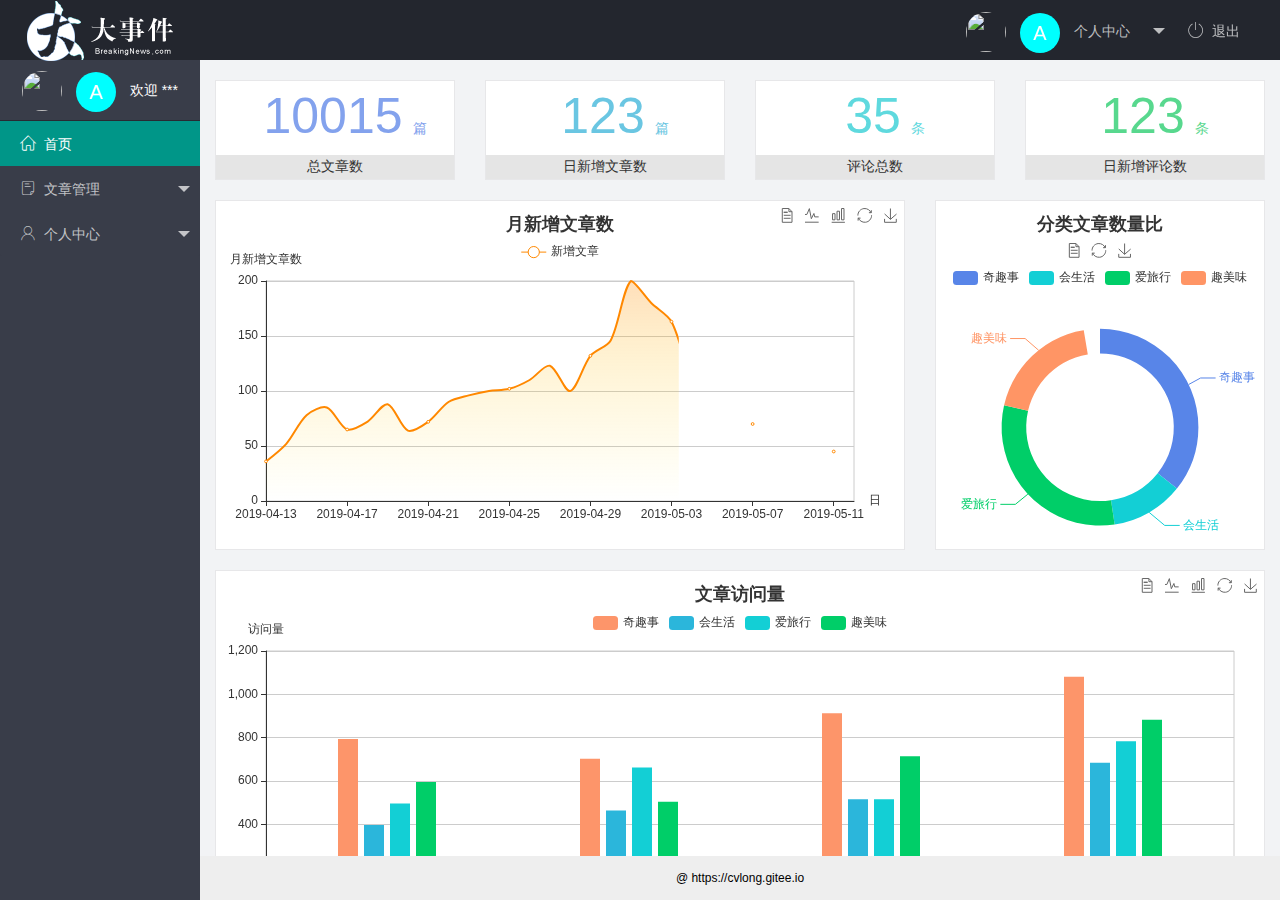
==== commit 1ec0dbbe: "完成个人中心功能的开发" ====
--- a/index.html
+++ b/index.html
@@ -26,9 +26,9 @@
               个人中心
             </a>
             <dl class="layui-nav-child">
-              <dd><a href="/user/user_info.html" target="fm">基本资料</a></dd>
-              <dd><a href="javascript:;" target="">更换头像</a></dd>
-              <dd><a href="javascript:;" target="">重置密码</a></dd>
+              <dd><a href="./user/user_info.html" target="fm">基本资料</a></dd>
+              <dd><a href="./user/user_avatar.html" target="fm">更换头像</a></dd>
+              <dd><a href="./user/user_pwd.html" target="fm">重置密码</a></dd>
             </dl>
           </li>
           <li class="layui-nav-item">
@@ -61,19 +61,19 @@
                 <dd>
                   <a href="javascript:;"><i class="layui-icon layui-icon-app"></i>发布文章</a>
                 </dd>
-              </dl>
+              </dl> 
             </li>
             <li class="layui-nav-item">
               <a href="javascript:;"><span class="iconfont icon-user"></span>个人中心</a>
               <dl class="layui-nav-child">
                 <dd>
-                  <a href="javascript:;" target="fm"><i class="layui-icon layui-icon-app"></i>基本资料</a>
+                  <a href="./user/user_info.html" target="fm"><i class="layui-icon layui-icon-app"></i>基本资料</a>
                 </dd>
                 <dd>
-                  <a href="javascript:;" target="fm"><i class="layui-icon layui-icon-app"></i>更换头像</a>
+                  <a href="./user/user_avatar.html" target="fm"><i class="layui-icon layui-icon-app"></i>更换头像</a>
                 </dd>
                 <dd>
-                  <a href="javascript:;" target="fm"><i class="layui-icon layui-icon-app"></i>重置密码</a>
+                  <a href="./user/user_pwd.html" target="fm"><i class="layui-icon layui-icon-app"></i>重置密码</a>
                 </dd>
               </dl>
             </li>
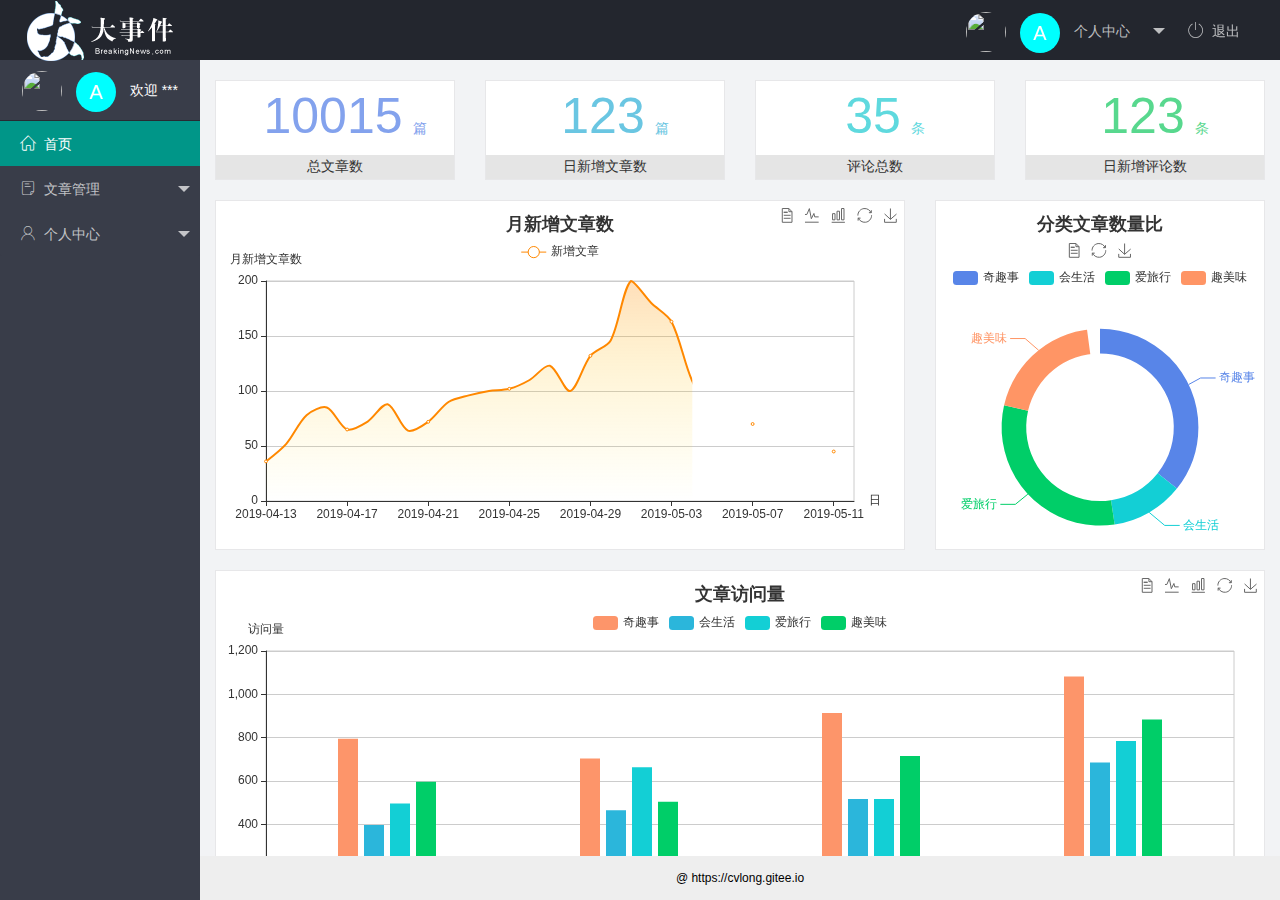
==== commit 6b3d4efe: "完成文章管理相关功能的开发" ====
--- a/index.html
+++ b/index.html
@@ -53,13 +53,13 @@
               <a class="" href="javascript:;"><span class="iconfont icon-16"></span>文章管理</a>
               <dl class="layui-nav-child">
                 <dd>
-                  <a href="javascript:;"><i class="layui-icon layui-icon-app"></i>文章类别</a>
+                  <a href="./article/art_cate.html" target="fm"><i class="layui-icon layui-icon-app"></i>文章类别</a>
                 </dd>
                 <dd>
-                  <a href="javascript:;"><i class="layui-icon layui-icon-app"></i>文章列表</a>
+                  <a href="./article/art_list.html" target="fm"><i class="layui-icon layui-icon-app"></i>文章列表</a>
                 </dd>
                 <dd>
-                  <a href="javascript:;"><i class="layui-icon layui-icon-app"></i>发布文章</a>
+                  <a href="./article/art_pub.html" target="fm"><i class="layui-icon layui-icon-app"></i>发布文章</a>
                 </dd>
               </dl> 
             </li>
